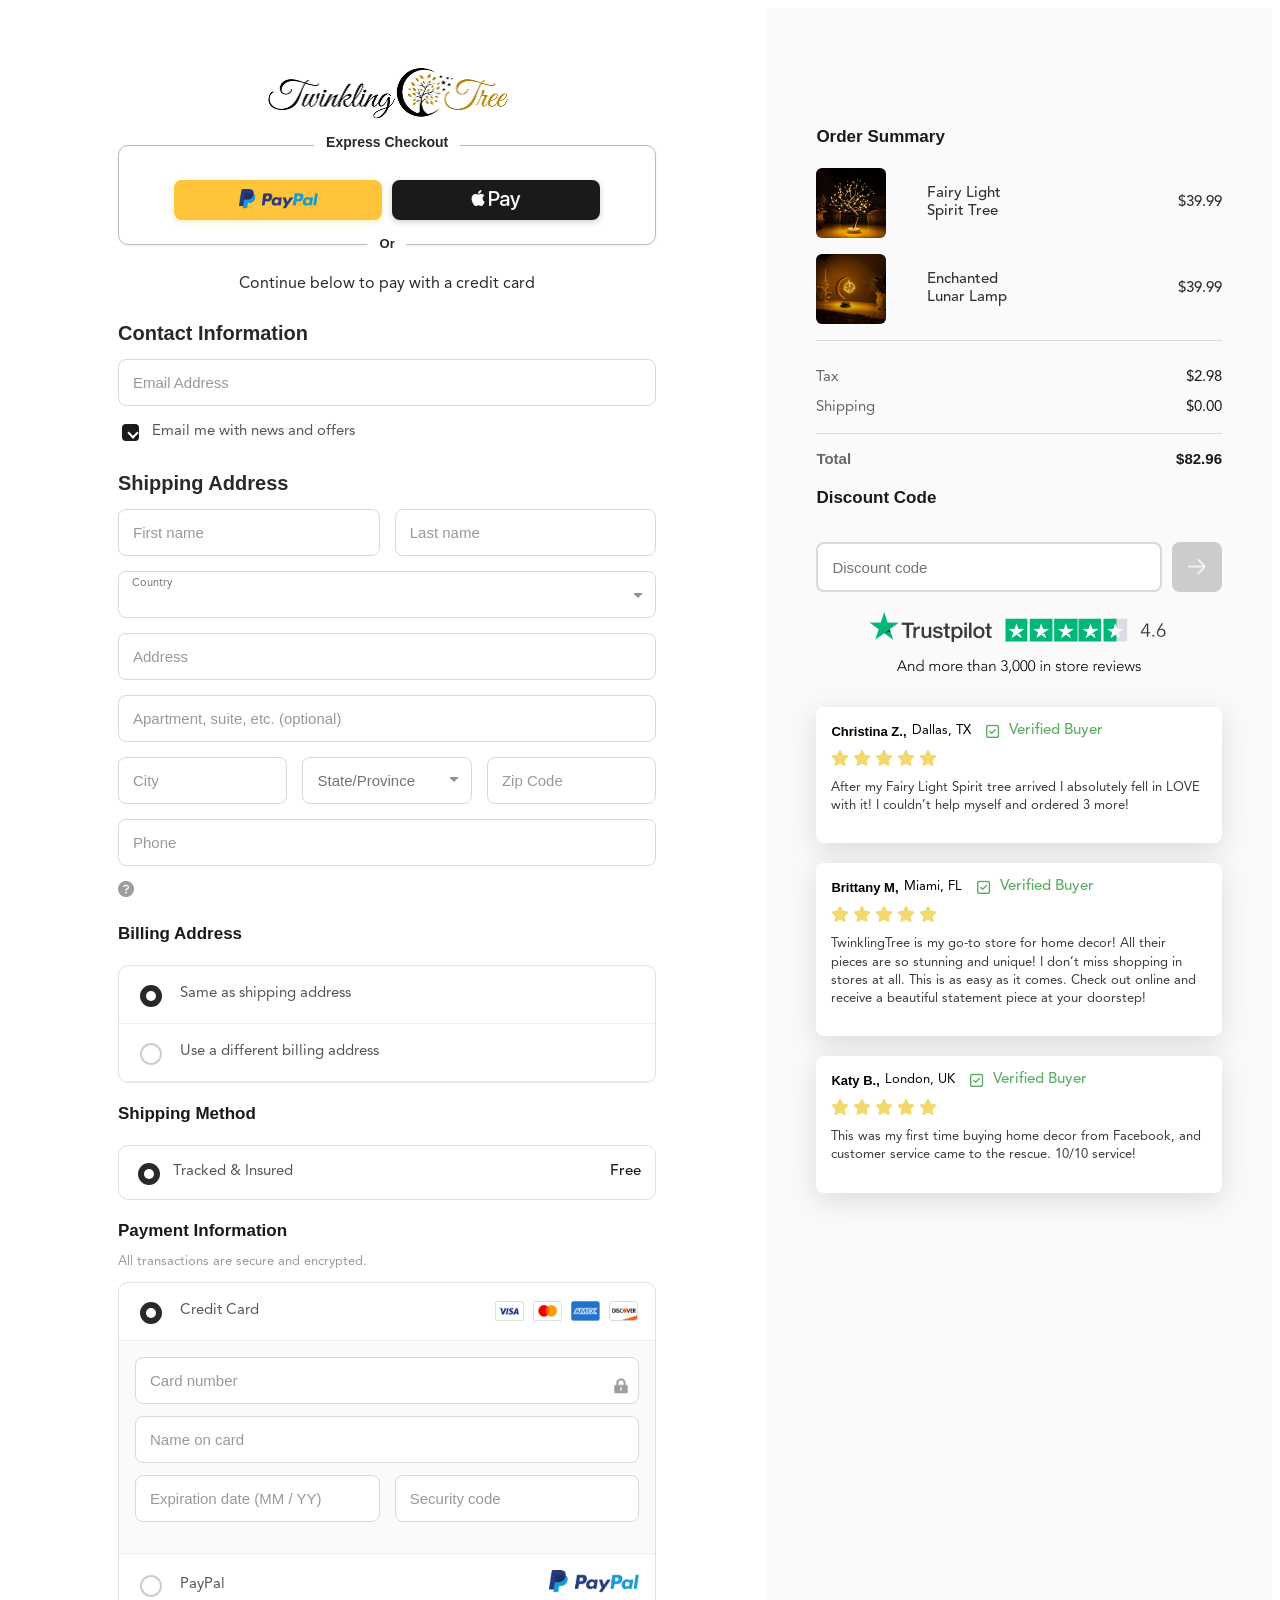
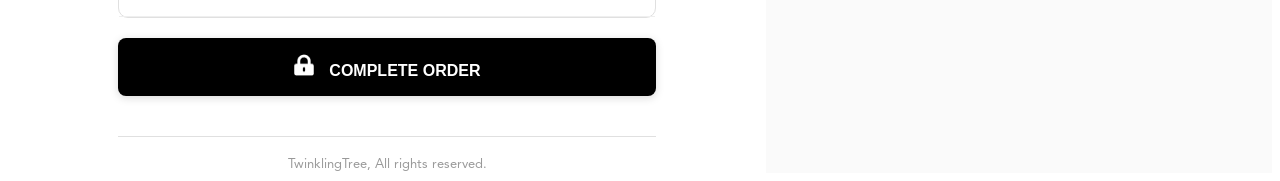
==== index.html @ b92372e4 "pixel-perfect desktop view fix" ====
<!DOCTYPE html>
<html lang="en">
<head>
    <meta charset="UTF-8" />
    <meta name="viewport" content="width=device-width, initial-scale=1.0" />
    <title>Checkout Page</title>
    <!-- Font Awesome 6 -->
    <link rel="stylesheet" href="https://cdnjs.cloudflare.com/ajax/libs/font-awesome/6.4.0/css/all.min.css">
    <!-- custom CSS -->
    <link rel="stylesheet" href="css/style.css" />
</head>
<body>

    <div class="checkout">

        <!-- LEFT COLUMN -->
        <div class="checkout-left">

            <!-- Logo -->
            <div class="logo">
                <img src="assets/images/logo.png" alt="Twinkling Tree Logo" />
            </div>

            <!-- Express Checkout -->
            <div class="express-box">
                <div class="express-title">Express Checkout</div>
                <div class="express-buttons">
                    <button class="paypal">
                        <img src="assets/images/paypal_extended_logo.svg.png" />
                    </button>
                    <button class="apple">
                        <img src="assets/images/Apple-Pay.png" />
                    </button>
                </div>
                <div class="express-or">Or</div>
            </div>

            <p style="margin-top:30px; color:#292929; text-align: center;">
                Continue below to pay with a credit card
            </p>

            <form>

                <!-- Contact Info -->
                <h4>Contact Information</h4>
                <input type="email" class="input" placeholder="Email Address" required>
                <label class="checkbox-wrap">
                    <input type="checkbox" checked>
                    <span>Email me with news and offers</span>
                </label>

                <!-- Shipping Address -->
                <h4>Shipping Address</h4>
                <div class="row">
                    <input type="text" class="input" placeholder="First name" required>
                    <input type="text" class="input" placeholder="Last name" required>
                </div>

                <div class="input-group">
                    <label class="floating-label">Country</label>
                    <select id="country" class="input" required>
                        <option value="" disabled selected hidden></option>
                        <option value="AF">Afghanistan</option>
                        <option value="AL">Albania</option>
                        <option value="DZ">Algeria</option>
                        <option value="AR">Argentina</option>
                        <option value="AM">Armenia</option>
                        <option value="AU">Australia</option>
                        <option value="AT">Austria</option>
                        <option value="AZ">Azerbaijan</option>
                        <option value="BH">Bahrain</option>
                        <option value="BD">Bangladesh</option>
                        <option value="BE">Belgium</option>
                        <option value="BR">Brazil</option>
                        <option value="BN">Brunei</option>  
                        <option value="BG">Bulgaria</option>
                        <option value="KH">Cambodia</option>
                        <option value="CA">Canada</option>
                        <option value="CL">Chile</option>
                        <option value="CN">China</option>
                        <option value="CO">Colombia</option>
                        <option value="CR">Costa Rica</option>
                        <option value="HR">Croatia</option>
                        <option value="CY">Cyprus</option>
                        <option value="CZ">Czech Republic</option>
                        <option value="DK">Denmark</option>
                        <option value="EG">Egypt</option>
                        <option value="EE">Estonia</option>
                        <option value="FI">Finland</option>
                        <option value="FR">France</option>
                        <option value="DE">Germany</option>
                        <option value="GR">Greece</option>
                        <option value="HK">Hong Kong</option>
                        <option value="HU">Hungary</option>
                        <option value="IS">Iceland</option>
                        <option value="IN">India</option>
                        <option value="ID">Indonesia</option>
                        <option value="IE">Ireland</option>
                        <option value="IL">Israel</option>
                        <option value="IT">Italy</option>
                        <option value="JP">Japan</option>
                        <option value="KE">Kenya</option>
                        <option value="KR">South Korea</option>
                        <option value="KW">Kuwait</option>
                        <option value="LA">Laos</option>
                        <option value="LV">Latvia</option>
                        <option value="LT">Lithuania</option>
                        <option value="LU">Luxembourg</option>
                        <option value="MY">Malaysia</option>
                        <option value="MX">Mexico</option>
                        <option value="MA">Morocco</option>
                        <option value="NL">Netherlands</option>
                        <option value="NZ">New Zealand</option>
                        <option value="NG">Nigeria</option>
                        <option value="NO">Norway</option>
                        <option value="PK">Pakistan</option>
                        <option value="PH">Philippines</option>
                        <option value="PL">Poland</option>
                        <option value="PT">Portugal</option>
                        <option value="QA">Qatar</option>
                        <option value="RO">Romania</option>
                        <option value="RU">Russia</option>
                        <option value="SA">Saudi Arabia</option>
                        <option value="SG">Singapore</option>
                        <option value="SK">Slovakia</option>
                        <option value="SI">Slovenia</option>
                        <option value="ZA">South Africa</option>
                        <option value="ES">Spain</option>
                        <option value="SE">Sweden</option>
                        <option value="CH">Switzerland</option>
                        <option value="TW">Taiwan</option>
                        <option value="TH">Thailand</option>
                        <option value="TR">Turkey</option>
                        <option value="AE">United Arab Emirates</option>
                        <option value="GB">United Kingdom</option>
                        <option value="US">United States</option>
                        <option value="VN">Vietnam</option>
                    </select>
                    <img class="dropdown-country" src="./assets/images/Dropdown.png" alt="dropdown"/>
                </div>
                <input type="text" class="input" placeholder="Address" required>
                <input type="text" class="input" placeholder="Apartment, suite, etc. (optional)">

                <div class="flex-row">
                    <div class="input-group">
                        <input type="text" class="input" placeholder="City" required>
                    </div>
                    <div class="input-group">
                        <select id="state" class="input" required>
                            <option value="" disabled selected hidden>State/Province</option>
                        </select>

                        <img class="dropdown-state" src="./assets/images/Dropdown.png" alt="dropdown"/>
                    </div>
                    <div class="input-group">
                        <input type="text" class="input" placeholder="Zip Code" required>
                    </div>
                </div>

                <div class="input-tel" style="position: relative;">
                    <input type="tel" class="input" placeholder="Phone" required>
                    <img class="tel-fieldtooltip" src="./assets/images/fieldtooltip.png" alt="dropdown"/>
                    <!-- The tooltip bubble -->
                     <div class="tel-tooltip-bubble">Used only for delivery updates – we never share your number.</div>                
                </div>
                <!-- Billing Address -->
                <h3>Billing Address</h3>
                <div class="billing-box">
                    <label class="radio">
                        <input type="radio" name="billing" value="same" checked>
                        <span>Same as shipping address</span>
                    </label>
                    <label class="radio">
                        <input type="radio" name="billing" value="different">
                        <span>Use a different billing address</span>
                    </label>

                    <div id="billing-form" style="display:none;">
                        <div class="row">
                            <input type="text" class="input" placeholder="First name">
                            <input type="text" class="input" placeholder="Last name">
                        </div>

                        <div class="input-wrapper">
                            <label class="floating-label">Country</label>
                            <select id="billing-country" class="input">
                                <option value="" disabled selected hidden></option>
                        <option value="AF">Afghanistan</option>
                        <option value="AL">Albania</option>
                        <option value="DZ">Algeria</option>
                        <option value="AR">Argentina</option>
                        <option value="AM">Armenia</option>
                        <option value="AU">Australia</option>
                        <option value="AT">Austria</option>
                        <option value="AZ">Azerbaijan</option>
                        <option value="BH">Bahrain</option>
                        <option value="BD">Bangladesh</option>
                        <option value="BE">Belgium</option>
                        <option value="BR">Brazil</option>
                        <option value="BN">Brunei</option>  
                        <option value="BG">Bulgaria</option>
                        <option value="KH">Cambodia</option>
                        <option value="CA">Canada</option>
                        <option value="CL">Chile</option>
                        <option value="CN">China</option>
                        <option value="CO">Colombia</option>
                        <option value="CR">Costa Rica</option>
                        <option value="HR">Croatia</option>
                        <option value="CY">Cyprus</option>
                        <option value="CZ">Czech Republic</option>
                        <option value="DK">Denmark</option>
                        <option value="EG">Egypt</option>
                        <option value="EE">Estonia</option>
                        <option value="FI">Finland</option>
                        <option value="FR">France</option>
                        <option value="DE">Germany</option>
                        <option value="GR">Greece</option>
                        <option value="HK">Hong Kong</option>
                        <option value="HU">Hungary</option>
                        <option value="IS">Iceland</option>
                        <option value="IN">India</option>
                        <option value="ID">Indonesia</option>
                        <option value="IE">Ireland</option>
                        <option value="IL">Israel</option>
                        <option value="IT">Italy</option>
                        <option value="JP">Japan</option>
                        <option value="KE">Kenya</option>
                        <option value="KR">South Korea</option>
                        <option value="KW">Kuwait</option>
                        <option value="LA">Laos</option>
                        <option value="LV">Latvia</option>
                        <option value="LT">Lithuania</option>
                        <option value="LU">Luxembourg</option>
                        <option value="MY">Malaysia</option>
                        <option value="MX">Mexico</option>
                        <option value="MA">Morocco</option>
                        <option value="NL">Netherlands</option>
                        <option value="NZ">New Zealand</option>
                        <option value="NG">Nigeria</option>
                        <option value="NO">Norway</option>
                        <option value="PK">Pakistan</option>
                        <option value="PH">Philippines</option>
                        <option value="PL">Poland</option>
                        <option value="PT">Portugal</option>
                        <option value="QA">Qatar</option>
                        <option value="RO">Romania</option>
                        <option value="RU">Russia</option>
                        <option value="SA">Saudi Arabia</option>
                        <option value="SG">Singapore</option>
                        <option value="SK">Slovakia</option>
                        <option value="SI">Slovenia</option>
                        <option value="ZA">South Africa</option>
                        <option value="ES">Spain</option>
                        <option value="SE">Sweden</option>
                        <option value="CH">Switzerland</option>
                        <option value="TW">Taiwan</option>
                        <option value="TH">Thailand</option>
                        <option value="TR">Turkey</option>
                        <option value="AE">United Arab Emirates</option>
                        <option value="GB">United Kingdom</option>
                        <option value="US">United States</option>
                        <option value="VN">Vietnam</option>
                    </select>
                            </select>
                            <img class="dropdown-country" src="./assets/images/Dropdown.png" alt="dropdown"/>
                        </div>

                        <input type="text" class="input" placeholder="Address">
                        <input type="text" class="input" placeholder="Apartment, suite, etc. (optional)">

                        <div class="flex-row">
                            <div class="input-group">
                                <input type="text" class="input" placeholder="City" required>
                            </div>
                            <div class="input-group">
                                <select id="billing-state" class="input" required>
                                    <option value="" disabled selected hidden>State/Province</option>
                                </select>
                                <img class="dropdown-state" src="./assets/images/Dropdown.png" alt="dropdown"/>
                            </div>
                            <div class="input-group">
                                <input type="text" class="input" placeholder="Zip Code" required>
                            </div>
                        </div>

                        <input type="tel" class="input" placeholder="Phone">
                    </div>
                </div>

                <!-- Shipping Method -->
                <h3>Shipping Method</h3>
                <div class="shipping-box">
                    <label class="shipping-option">
                        <div class="radio-left">
                            <input type="radio" name="shipping" checked>
                            <span>Tracked & Insured</span>
                        </div>
                        <span class="ship-price">Free</span>
                    </label>
                </div>

                <!-- Payment Information -->
                <h3>Payment Information</h3>
                <p class="secure">All transactions are secure and encrypted.</p>

                <div class="payment-box">
                    <!-- Credit Card Option -->
                    <label class="radio credit-card-method">
                        <div class="radio-left">
                            <input type="radio" name="payment-method" value="credit" checked>
                            <span>Credit Card</span>
                        </div>
                        <div class="card-icons">
                            <img src="./assets/images/Visa.png" alt="Visa logo" />
                            <img src="./assets/images/Mastercard.png" alt="MasterCard logo" />
                            <img src="./assets/images/Amex.png" alt="Amex logo" />
                            <img src="./assets/images/Discover.png" alt="Discover logo" />
                        </div>
                    </label>

                    <div class="card-fields">
                        <div class="input-wrapper">
                            <input class="input" placeholder="Card number" />
                            <img class="lock-icon" src="./assets/images/locked.png" alt="lock" />
                        </div>
                        <input class="input" placeholder="Name on card" />
                        <div class="row">
                            <input class="input" placeholder="Expiration date (MM / YY)" />
                            <input class="input" placeholder="Security code" />
                        </div>
                    </div>

                    <!-- PayPal Option -->
                    <label class="radio paypal-method">
                        <div class="radio-left">
                            <input type="radio" name="payment-method" value="paypal">
                            <span>PayPal</span>
                        </div>
                        <div class="paypal-icon">
                            <img src="./assets/images/paypal-logo.png" alt="PayPal logo" />
                        </div>
                    </label>

                    <!-- PayPal Message -->
                    <div class="paypal-message" style="display: none;">
                        <p>After clicking "Complete Order", you will be redirected to PayPal to complete your purchase securely.</p>
                    </div>
                </div>

                <!-- Complete Order Button -->
                <div>
                    <button type="submit" class="complete-order">
                        <img src="./assets/images/pseudo-complete-order.png" alt="lock" style="width: 20px; height: 22px;" />
                        COMPLETE ORDER
                    </button>

                    <div class="footer-text">
                        TwinklingTree, All rights reserved.
                    </div>
                </div>

            </form>
        </div> <!-- end checkout-left -->

        <!-- RIGHT COLUMN -->
        <div class="checkout-right">

            <h3>Order Summary</h3>

            <div class="product">
                <img src="assets/images/Fairy Light Spirit Tree.png">
                <div><p>Fairy Light Spirit Tree</p></div>
                <span>$39.99</span>
            </div>

            <div class="product">
                <img src="assets/images/Enchanted Lunar Lamp.png">
                <div><p>Enchanted Lunar Lamp</p></div>
                <span>$39.99</span>
            </div>

            <div class="summary">
                <div><span>Tax</span><span>$2.98</span></div>
                <div><span>Shipping</span><span>$0.00</span></div>
                <div class="total"><span>Total</span><span>$82.96</span></div>
            </div>

            <h3>Discount Code</h3>
            <div class="discount">
                <div class="discount-box">
                    <input type="text" placeholder="Discount code" />
                    <button class="apply-btn">
                        <img src="./assets/images/ArrowRight.png" alt="apply" style="width: 23.61px; height: 26.09px;" />
                    </button>
                </div>
            </div>

            <div class="trustpilot">
                <img src="./assets/images/trust pilot.png" alt="trustpilot" style="width: 330px; height: 75px;" />
            </div>

            <!-- Reviews Section -->
            <div class="reviews">

                <!-- Review 1 -->
                <div class="review review1">
                    <div class="review-header">
                        <p>
                            <span class="name">Christina Z.,</span>
                            <span class="address">Dallas, TX</span>
                            <span class="verified">
                                <i class="fa-regular fa-check-square"></i>
                                Verified Buyer
                            </span>
                        </p>
                    </div>
                    <div class="stars">
                        <span class="fa fa-star checked"></span>
                        <span class="fa fa-star checked"></span>
                        <span class="fa fa-star checked"></span>
                        <span class="fa fa-star checked"></span>
                        <span class="fa fa-star checked"></span>
                    </div>
                    <p class="review-text">
                        After my Fairy Light Spirit tree arrived I absolutely fell in LOVE with it! I couldn’t help myself and ordered 3 more!
                    </p>
                </div>

                <!-- Review 2 -->
                <div class="review review2">
                    <div class="review-header">
                        <p>
                            <span class="name">Brittany M,</span>
                            <span class="address">Miami, FL</span>
                            <span class="verified">
                                <i class="fa-regular fa-check-square"></i>
                                Verified Buyer
                            </span>
                        </p>
                    </div>
                    <div class="stars">
                        <span class="fa fa-star checked"></span>
                        <span class="fa fa-star checked"></span>
                        <span class="fa fa-star checked"></span>
                        <span class="fa fa-star checked"></span>
                        <span class="fa fa-star checked"></span>
                    </div>
                    <p class="review-text">
                        TwinklingTree is my go-to store for home decor! All their pieces are so stunning and unique! I don’t miss shopping in stores at all. This is as easy as it comes. Check out online and receive a beautiful statement piece at your doorstep!
                    </p>
                </div>

                <!-- Review 3 -->
                <div class="review review3">
                    <div class="review-header">
                        <p>
                            <span class="name">Katy B.,</span>
                            <span class="address">London, UK</span>
                            <span class="verified">
                                <i class="fa-regular fa-check-square"></i>
                                Verified Buyer
                            </span>
                        </p>
                    </div>
                    <div class="stars">
                        <span class="fa fa-star checked"></span>
                        <span class="fa fa-star checked"></span>
                        <span class="fa fa-star checked"></span>
                        <span class="fa fa-star checked"></span>
                        <span class="fa fa-star checked"></span>
                    </div>
                    <p class="review-text">
                        This was my first time buying home decor from Facebook, and customer service came to the rescue. 10/10 service!
                    </p>
                </div>

            </div> <!-- end reviews -->

        </div> <!-- end checkout-right -->

    </div> <!-- end checkout -->

<script src="./js/script.js"></script>

</body>
</html>
---- css/style.css ----
/* =========================
   GLOBAL RESET
========================= */
*,
  ::before,
  ::after {
    box-sizing: border-box;
}


/* =========================
   AVENIR LT PRO FONTS
========================= */

/* Regular / Roman (55) */
@font-face {
  font-family: 'Avenir LT Pro';
  src: url('../assets/fonts/AvenirLTProRoman.woff2') format('woff2');
  font-weight: 400;
  font-style: normal;
}

/* Book (slightly lighter) */
@font-face {
  font-family: 'Avenir LT Pro';
  src: url('../assets/fonts/AvenirLTProLight.woff2') format('woff2');
  font-weight: 300;
  font-style: normal;
}



/* Medium (65) */
@font-face {
  font-family: 'Avenir LT Pro';
  src: url('../assets/fonts/AvenirLTProMedium.woff2') format('woff2');
  font-weight: 500;
  font-style: normal;
}

/* Heavy (bold 85) */ 
@font-face {
  font-family: 'Avenir LT Pro';
  src: url('../assets/fonts/AvenirLTPro-Heavy.woff2') format('woff2');
  font-weight: 900;
  font-style: normal;
}

body {
  font-family: 'Avenir LT Pro', sans-serif;
  background: #ffffff
}

/* =========================
   CHECKOUT LAYOUT
========================= */
.checkout {
  max-width: 1366px;
  align-items: center-center;
  margin: 0 auto; 
  display: flex;
  flex-wrap: nowrap; /* keep columns side by side */
}



.checkout-left {
  flex: 0 0 60%;
  padding-top: 60px;
  padding-left: 110px;
  padding-right: 110px;
  overflow-y: auto;
  background-color: #FFFFFF;
}


.checkout-right {
  flex: 0 0 40%;
  padding: 98px 50px 50px;
  overflow-y: auto;
  background-color: #fafafa;
}


.logo {
  text-align: center;
  margin-bottom: 20px;
}

.logo img {
  width: 250px;
  height: auto;
}

/* =========================
   EXPRESS CHECKOUT
========================= */

.express-title {
  position: absolute;
  top: -12px;
  left: 50%;
  transform: translateX(-50%);
  background: white;
  padding: 0 12px;
  font-size: 14px;
  font-weight: 600;
  color: #292929;
}

.express-box {
  border: 1px solid #BBBBBB;
  padding: 24px;
  border-radius: 10px;
  text-align: center;
  position: relative;
  background: white;
  box-shadow: 0 1px 3px rgba(0, 0, 0, 0.06);
}

.express-or {
  position: absolute;
  bottom: -11px;
  left: 50%;
  transform: translateX(-50%);
  background: white;
  padding: 0 12px;
  color: #292929;
  font-size: 13px;
  font-weight: 700;
  line-height: 22px;
}

.express-buttons {
  display: flex;
  gap: 10px;
  justify-content: center;
  margin-top: 10px;
}

.paypal,
.apple {
  width: 208px;
  height: 40px;
  border: none;
  border-radius: 8px;
  display: flex;
  justify-content: center;
  align-items: center;
  cursor: pointer;
  transition: all 0.3s ease;
  font-weight: 500;

  /* REQUIRED for shine effect */
  position: relative;
  overflow: hidden;
}

/* PAYPAL */
.paypal {
  background: #ffc439;
  box-shadow: 0 2px 6px rgba(255, 196, 57, 0.3);
}

.paypal:hover {
  background: #ffb81c;
  box-shadow: 0 4px 12px rgba(255, 196, 57, 0.4);
  transform: scale(1.05);
}

/* APPLE */
.apple {
  background: #1a1a1a;
  box-shadow: 0 2px 6px rgba(0, 0, 0, 0.2);
}

.apple:hover {
  background: #000;
  box-shadow: 0 4px 12px rgba(0, 0, 0, 0.3);
  transform: translateY(-2px);
}

/* SHINE EFFECT (apply to BOTH if you want) */
.paypal::before,
.apple::before {
  content: "";
  position: absolute;
  width: 100px;
  height: 100%;
  background-image: linear-gradient(
    120deg,
    rgba(255, 255, 255, 0) 30%,
    rgba(255, 255, 255, 0.8),
    rgba(255, 255, 255, 0) 70%
  );
  top: 0;
  left: -100px;
  opacity: 0.6;
}

/* Trigger animation on hover */
.paypal:hover::before,
.apple:hover::before {
  animation: shine 0.9s ease-out;
}

/* KEYFRAMES */
@keyframes shine {
  0% {
    left: -100px;
  }
  60% {
    left: 100%;
  }
  100% {
    left: 100%;
  }
}


.paypal img {
  width: 79px;
}

.apple img {
  width: 52px;
}

/* =========================
   FORM ELEMENTS
========================= */

.input {
  width: 100%;
  padding: 14px;
  margin-bottom: 12px;
  border: 1px solid #D9D9D9;
  border-radius: 8px;
  font-size: 15px;
  transition: all 0.3s ease;
  background: white;
  box-sizing: border-box;
}

/* =========================
   FLOATING LABEL (SELECT)
========================= */

.input-group .input {
  padding-top: 20px;
  padding-bottom: 8px;
}

.floating-label {
  position: absolute;
  top: 6px;
  left: 14px;
  font-size: 11px;
  color: #737373;
  pointer-events: none;
  transition: 0.2s ease;
}


.input:focus {
  outline: none;
  border: 1px solid #000;
  background: #fafafa;
  box-shadow: 0 0 0 3px rgba(0, 0, 0, 0.05);
}

.input::placeholder {
  color: #999;
}




/* Hide default */
input[type="checkbox"] {
  appearance: none;
  width: 17px;
  height: 17px;
  border: 2px solid #ccc;
  border-radius: 4px;
  cursor: pointer;
  position: relative;
}

/* Checked state */
input[type="checkbox"]:checked {
  background: #1B1B1B;
  border-color: #1B1B1B;
}

/* Checkmark */
input[type="checkbox"]:checked::after {
  content: '';
  position: absolute;
  top: 3px;
  left: 5px;
  width: 8px;
  height: 8px;
  border: solid #FFFFFF;
  border-width: 0 2px 2px 0;
  transform: rotate(45deg);
}

.row {
  display: flex;
  gap: 10px;
}

label {
  font-size: 15px;
  color: #555;
  transition: color 0.2s ease;
  display: flex;
  align-items: center;
  gap: 10px;
  cursor: pointer;
}


label:hover {
  color: #1a1a1a;
}

h3 {
  font-size: 17px;
  line-height: 28px;
  font-weight: 800;
  color: #1a1a1a;
  letter-spacing: 0%;
}

h4 {
  margin-top: 28px;
  margin-bottom: 14px;
  font-size: 20px;
  font-weight: 800;
  color: #292929;
}

.complete-order {
  align-items: center;
  gap: 11px;
  width: 100%;
  padding: 16px;
  background: #000;
  color: white;
  border: none;
  border-radius: 8px;
  margin-top: 20px;
  font-size: 16px;
  font-weight: 600;
  cursor: pointer;
  transition: all 0.3s ease;
  box-shadow: 0 2px 8px rgba(0, 0, 0, 0.15);
}

.complete-order:hover {
  background: #1a1a1a;
  box-shadow: 0 4px 16px rgba(0, 0, 0, 0.25);
  transform: translateY(-2px);
}

.complete-order:active {
  transform: translateY(0);
}

.complete-order img {
  margin-right: 11px;
}


/* =========================
   ORDER SUMMARY
========================= */

.product {
  display: flex;
  align-items: center;
  justify-content: space-between;
  margin-bottom: 16px;
  gap: 29px;
}

.product:last-of-type {
  border-bottom: 2px solid #e0e0e0;
  margin-bottom: 20px;
  padding-bottom: 20px;
}

.product img {
  width: 70px;
  height: 70px;
  object-fit: cover;
  border-radius: 6px;
  background: #f0f0f0;
}

.product div {
  flex: 1;
  margin: 0 12px;
}

.product p {
  margin: 0;
  font-weight: 500;
  color: #323232;
  font-size: 15px;
  padding-right: 120px;
}

.product span {
  font-weight: 500;
  color: #323232;
  font-size: 15px;
}

.summary {
  margin-top: 16px;
  padding-top: 16px;
  border-top: 1px solid #D9D9D9;
}

.summary div {
  display: flex;
  justify-content: space-between;
  margin-top: 12px;
  font-size: 15px;
}

.summary span:first-child {
  color: #666;
}

.summary span:last-child {
  color: #1a1a1a;
}

.total {
  font-weight: 700;
  font-size: 18px;
  margin-top: 16px !important;
  padding-top: 16px !important;
  border-top: 1px solid #D9D9D9;
}

.discount {
  margin-top: 30px;
}

.discount-box {
  display: flex;
  gap: 10px;
  margin-top: 12px;
}

.discount-box input {
  flex: 1;
  padding: 14px;
  border: 2px solid #D9D9D9;
  border-radius: 8px;
  transition: all 0.3s ease;
  font-size: 15px;
}

.discount-box input:focus {
  outline: none;
  border-color: #000;
  background: #FFFFFF;
}

.apply-btn {
  width: 50px;
  height: 50px;
  background: #CCCCCC;
  color: white;
  border: none;
  border-radius: 8px;
  font-size: 24px;
  line-height: 0;
  cursor: pointer;
  transition: all 0.3s ease;
  display: flex;
  align-items: center;
  justify-content: center;
}

.apply-btn:hover {
  background: #1a1a1a;
  box-shadow: 0 4px 12px rgba(0, 0, 0, 0.25);
  transform: translateY(-2px);
}

.trustpilot {
  display: flex;
  justify-content: center;
  align-items: center;
  gap: 8px;
  margin-top: 20px;
}

/* Reviews container */
.reviews {
  display: flex;
  flex-direction: column;
  gap: 20px;
  margin-top: 20px;
  margin-bottom: 20px;
  font-size: 14px;
  color: #3A3A3A;
}

/* Review card */
.review {
  position: relative;
  background-color: #FFFFFF;
  border-radius: 8px;
  box-shadow: rgba(100, 100, 111, 0.2) 0px 7px 29px 0px;
  padding: 15px;
}





/* Header: Name + Address + Verified */
.review-header p {
  font-size: 13px;
  color: #000000;
  display: flex;
  align-items: center;
  gap: 5px;
  margin: 0;
}

.name {
  font-family: 'Avenir LT Pro', sans-serif;
  font-weight: 800;
  font-size: 13px;
}

.address {
  font-family: 'Avenir LT Pro', sans-serif;
  font-weight: 400;
  font-size: 13px;
}

.verified {
  display: flex;
  align-items: center;
  gap: 5px;
  margin-left: 10px;
  color: #5dac63;
  font-size: 15px;
  font-family: 'Avenir LT Pro', sans-serif;
  font-weight: 500;
}

.verified i {
  color: #5dac63;
  font-size: 15px;
  margin-right: 5px;
  vertical-align: middle;
} 

/* Stars */
.stars {
  margin-top: 10px;
}

.fa-star {
  font-size: 16px;
  color: #F2D96F;
}

.checked {
  color: #F2D96F;
}

/* Review text */
.review-text {
  margin-top: 10px;
  font-size: 13px;
  color: #3a3a3a;
  line-height: 1.4;
}


/* =========================
   BILLING / SHIPPING / PAYMENT
========================= */

.billing-box {
  border: 1px solid #e0e0e0;
  border-radius: 10px;
  overflow: hidden;
}

#billing-form {
  background-color: #fafafa;
  padding-top: 16px;
  padding-left: 16px;
  padding-right: 16px;

}


.shipping-box {
  border: 1px solid #e0e0e0;
  border-radius: 10px;
}

.payment-box {
  border: 1px solid #e0e0e0;
  border-radius: 10px;
  margin-top: 12px;
}

.radio {
  display: flex;
  align-items: center;
  gap: 10px;
  padding: 16px;
  border-bottom: 1px solid #efefef;
  cursor: pointer;
}

.radio:hover {
  background: rgba(0, 0, 0, 0.02);
}

.radio:last-child {
  border-bottom: none;
}

.radio input[type="radio"] {
  cursor: pointer;
  margin-right: 8px;
}

.radio label {
  cursor: pointer;
}

input[type="radio"] {
  appearance: none;
  width: 22px;
  height: 22px;
  border: 2px solid #ccc;
  border-radius: 50%;
  cursor: pointer;
  position: relative;
}

/* Checked */
input[type="radio"]:checked {
  background: #292929;
  border-color: #292929;
}

/* Inner white dot */
input[type="radio"]:checked::after {
  content: '';
  position: absolute;
  top: 50%;
  left: 50%;
  width: 10px;
  height: 10px;
  background: #FFFFFF;
  border-radius: 50%;
  transform: translate(-50%, -50%);
}


.shipping-option {
  display: flex;
  justify-content: space-between;
  align-items: center;
  padding: 14px;
  cursor: pointer;
}
.radio-left {
  display: flex;
  align-items: center;
  gap: 10px;
}

.ship-price {
  font-weight: 500;
  color: #1a1a1a;
}

.secure {
  color: #999;
  font-size: 13px;
  margin-top: -8px;
  margin-bottom: 12px;
}

.footer-text {
  margin-top: 40px;
  padding-top: 20px;
  border-top: 1px solid #e0e0e0;
  text-align: center;
  color: #999;
  font-size: 13px;
}

/* For card number input with lock icon */
.input-wrapper {
  position: relative;
  width: 100%;

}

.input-wrapper .input {
  width: 100%;
  padding-right: 35px; /* space para sa icon */
}

.lock-icon {
  position: absolute;
  right: 10px;
  top: 50%;
  transform: translateY(-50%);
  width: 16px;
  height: 16px;
  pointer-events: none;
}



/* =========================
   CHECKOUT FORM FIXES
========================= */

/* Standard input styling */
.checkout-left .input {
  color:#737373;
  width: 100%;
  padding: 14px;
  padding-right: 35px;
  margin-bottom: 15px;
  border: 1px solid #D9D9D9;
  border-radius: 8px;
  font-size: 15px;
  background: #fff;
  box-sizing: border-box;
  transition: all 0.3s ease;
}

.checkout-left .input:focus {
  outline: none;
  border-color: #000;
  background: #fff;
}

/* =========================
   ROWS AND flex-ROW
========================= */
.checkout-left .row,
.checkout-left .flex-row {
  display: flex;
  gap: 15px;
  margin-bottom: 15px;
}

.checkout-left .row .input,
.checkout-left .flex-row .input,
.checkout-left .flex-row .input-group {
  color: #737373;
  margin-bottom: 0;
  flex: 1;
  min-width: 0; /* fix para sa overflow issues sa mobile */
}

/* =========================
   INPUT GROUP / FLOATING LABEL
========================= */

/* Container */
.input-group {
  position: relative;
}

/* Floating label only for Country */
.input-group .floating-label {
  position: absolute;
  top: 6px;
  left: 14px;
  font-size: 11px;
  color: #737373;
  pointer-events: none;
  transition: 0.2s ease;
  font-family: 'Avenir LT Pro', sans-serif;
  font-weight: 400;
}

/* Show floating label when select has value or is focused */
.input-group select.input:valid + .floating-label,
.input-group select.input:focus + .floating-label {
  top: -8px;
  font-size: 11px;
  color: #292929;
  background: #fff;
  padding: 0 4px;
}

/* Remove float for City / State / Zip */
.checkout-left .flex-row .input-group .floating-label {
  position: static;
  font-size: 13px;
  color: #555;
  margin-bottom: 5px;
}

/* =========================
   SELECT DROPDOWN ARROW
========================= */
select.input {
  -webkit-appearance: none;
  -moz-appearance: none;
  appearance: none;
  background: #fff url('/assets/images/arrowdown.png') no-repeat;
  background-position: right 13px center;
  background-size: 10px 10px;
  padding-right: 35px;
  border: 1px solid #D9D9D9;
  border-radius: 8px;
}

/* Disabled / not required state for State */
select.input:disabled {
  background-color: #f5f5f5;
  cursor: not-allowed;
}

.dropdown-country {
  width: 10px;
  height: 10px;
  position: absolute;
  right: 12px;
  top: 40%;
  transform: translateY(-50%); /* Center it vertically */
  pointer-events: none; /* Allows clicking "through" the icon to the select */
}

.dropdown-state {
  width: 10px;
  height: 10px;
  position: absolute;
  right: 12px;
  top: 48%;
  transform: translateY(-50%); /* Center it vertically */
  pointer-events: none; /* Allows clicking "through" the icon to the select */
}

/* Update the parent */
.input-tel {
  position: relative; /* CRITICAL: Adds positioning context for children */
}

/* Tooltip styling */
.tel-tooltip-bubble {
  position: absolute;
  bottom: 110%; /* Place it above the icon */
  right: 0;
  background-color: #333;
  color: white;
  padding: 8px 12px;
  border-radius: 4px;
  font-size: 12px;
  white-space: nowrap;
  opacity: 0;
  visibility: hidden;
  transition: opacity 0.2s, visibility 0.2s;
  pointer-events: none;
  z-index: 10;
}

/* Show on hover of the icon */
.tel-fieldtooltip:hover + .tel-tooltip-bubble {
  opacity: 1;
  visibility: visible;
}


/* =========================
   PAYMENT INFORMATION FIX
========================= */

.credit-card-method {
  display: flex;
  justify-content: space-between;
  align-items: center;
  border-bottom: 1px solid #efefef;
  padding: 16px;
}

.payment-method:last-child {
  border-bottom: none;
}

.card-icons {
  display: flex;
  gap: 6px;
}

.card-icons img {
  width: 32px;
  height: 20px;
  object-fit: contain;
}


.card-fields {
  background-color: #fafafa;
  padding: 16px;
}

.card-fields .row {
  display: flex;
  gap: 16x;
}

.card-fields .input {
  margin-bottom: 12px;

}

.card-fields .row .input {
  margin-bottom: 0;

}

.paypal-method {
  display: flex;
  justify-content: space-between;
  align-items: center;
  border-top: 1px solid #efefef;
  padding: 16px;
}
.paypal-icon img {
  width: 90.18px;
  height: 24px;
}

.paypal-message {
  font-style: italic;
  color: #0070ba;
}





/* =========================
   MOBILE RESPONSIVE
========================= */
@media (max-width: 900px) {
  .checkout-left .row,
  .checkout-left .flex-row {
    flex-direction: column;
    gap: 12px;
  }

  select.input {
    background-position: right 13px center;
  }
}
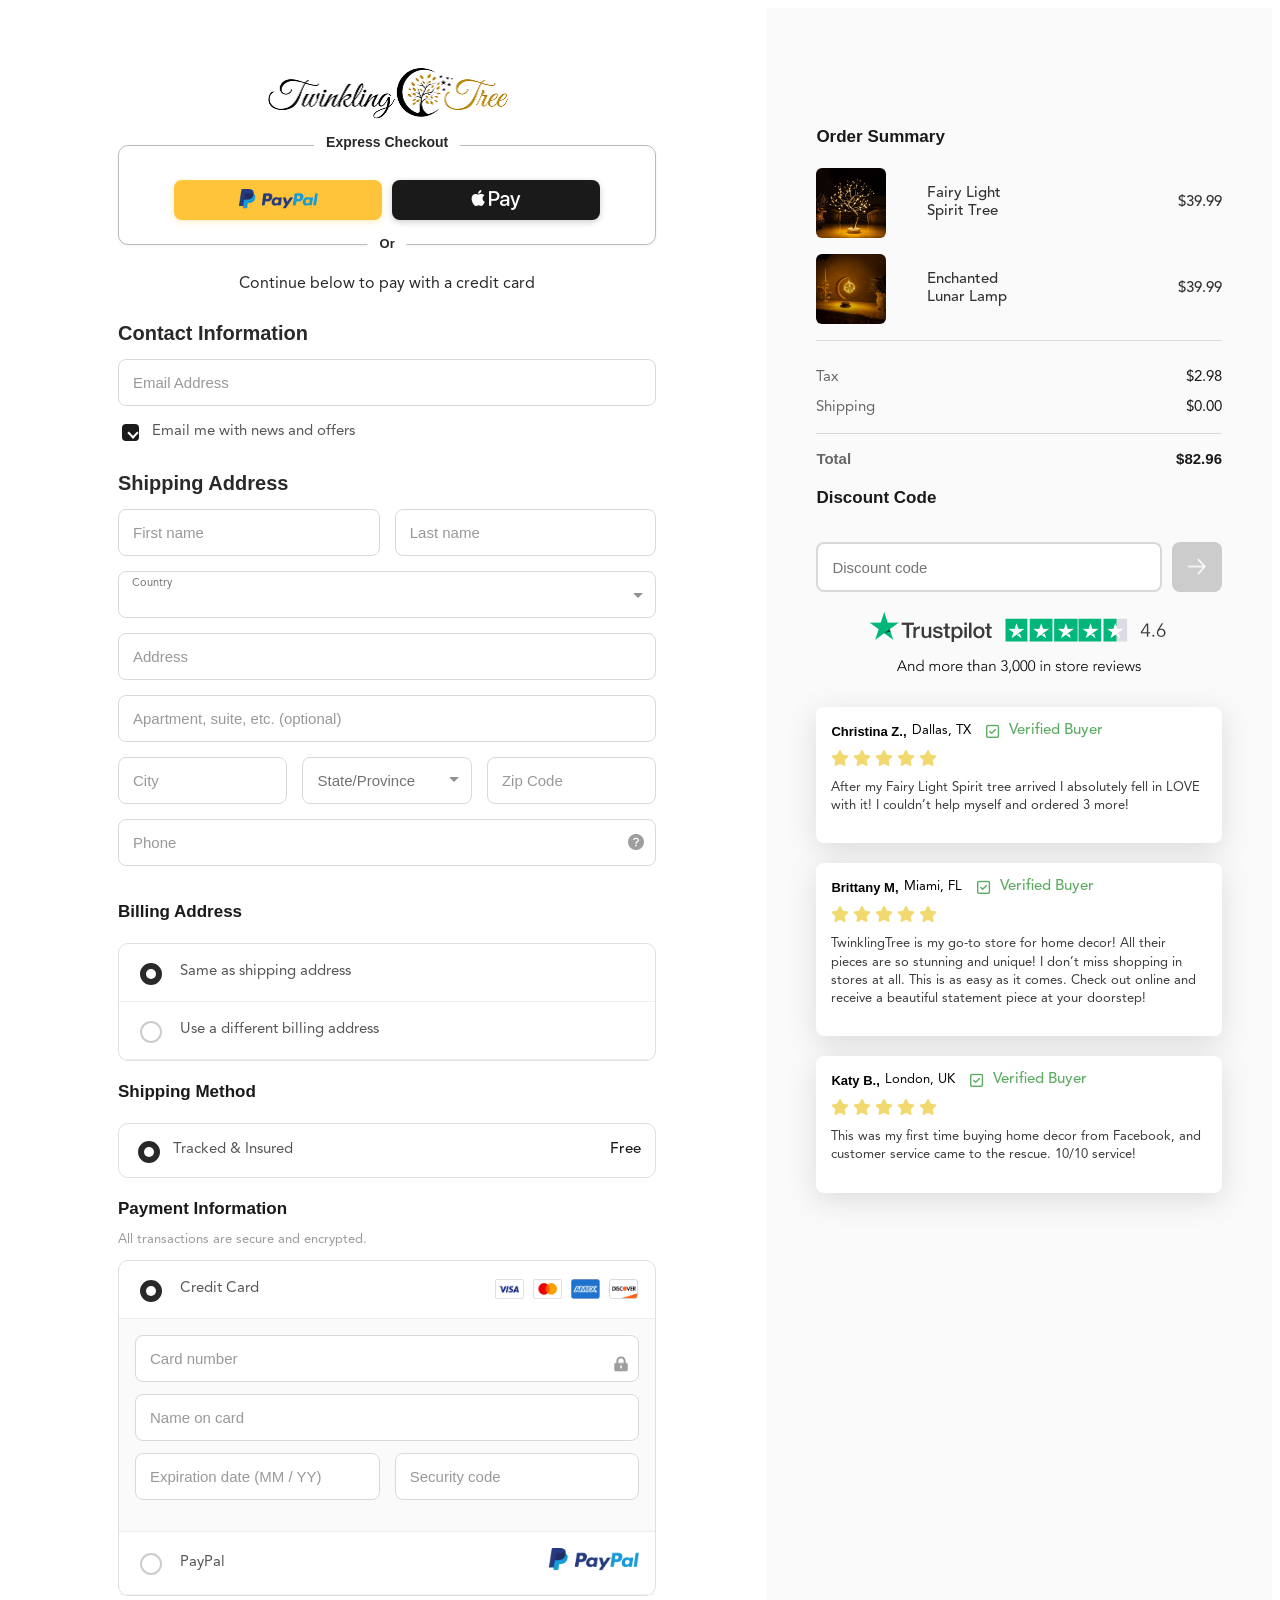
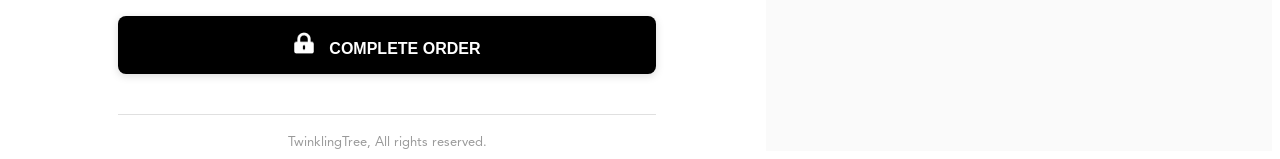
==== commit a84bdf45: "pixel-perfect desktop view fix" ====
--- a/index.html
+++ b/index.html
@@ -282,7 +282,12 @@
                                 <input type="text" class="input" placeholder="Zip Code" required>
                             </div>
                         </div>
-
+                <div class="input-tel" style="position: relative;">
+                    <input type="tel" class="input" placeholder="Phone" required>
+                    <img class="tel-fieldtooltip" src="./assets/images/fieldtooltip.png" alt="dropdown"/>
+                    <!-- The tooltip bubble -->
+                     <div class="tel-tooltip-bubble">Used only for delivery updates – we never share your number.</div>                
+                </div>
                         <input type="tel" class="input" placeholder="Phone">
                     </div>
                 </div>
--- a/css/style.css
+++ b/css/style.css
@@ -859,35 +859,54 @@
   pointer-events: none; /* Allows clicking "through" the icon to the select */
 }
 
-/* Update the parent */
+/* Container positioning */
 .input-tel {
-  position: relative; /* CRITICAL: Adds positioning context for children */
-}
-
-/* Tooltip styling */
+  position: relative;
+  width: 100%;
+  display: block;
+}
+
+/* Input padding to avoid overlap */
+.input-tel input.input {
+  width: 100%;
+  padding-right: 40px !important;
+  box-sizing: border-box;
+}
+
+/* Icon positioning */
+.tel-fieldtooltip {
+  position: absolute;
+  right: 12px;
+  top: 15px; /* Adjust based on input height */
+  width: 16px;
+  height: 16px;
+  z-index: 2;
+  cursor: pointer;
+}
+
+/* Tooltip bubble positioning */
 .tel-tooltip-bubble {
   position: absolute;
-  bottom: 110%; /* Place it above the icon */
+  bottom: 100%;
   right: 0;
-  background-color: #333;
-  color: white;
+  margin-bottom: 8px;
+  background: #333;
+  color: #fff;
   padding: 8px 12px;
   border-radius: 4px;
   font-size: 12px;
-  white-space: nowrap;
   opacity: 0;
   visibility: hidden;
-  transition: opacity 0.2s, visibility 0.2s;
+  transition: opacity 0.2s;
   pointer-events: none;
-  z-index: 10;
-}
-
-/* Show on hover of the icon */
+  white-space: nowrap;
+}
+
+/* Show tooltip on hover */
 .tel-fieldtooltip:hover + .tel-tooltip-bubble {
   opacity: 1;
   visibility: visible;
 }
-
 
 /* =========================
    PAYMENT INFORMATION FIX
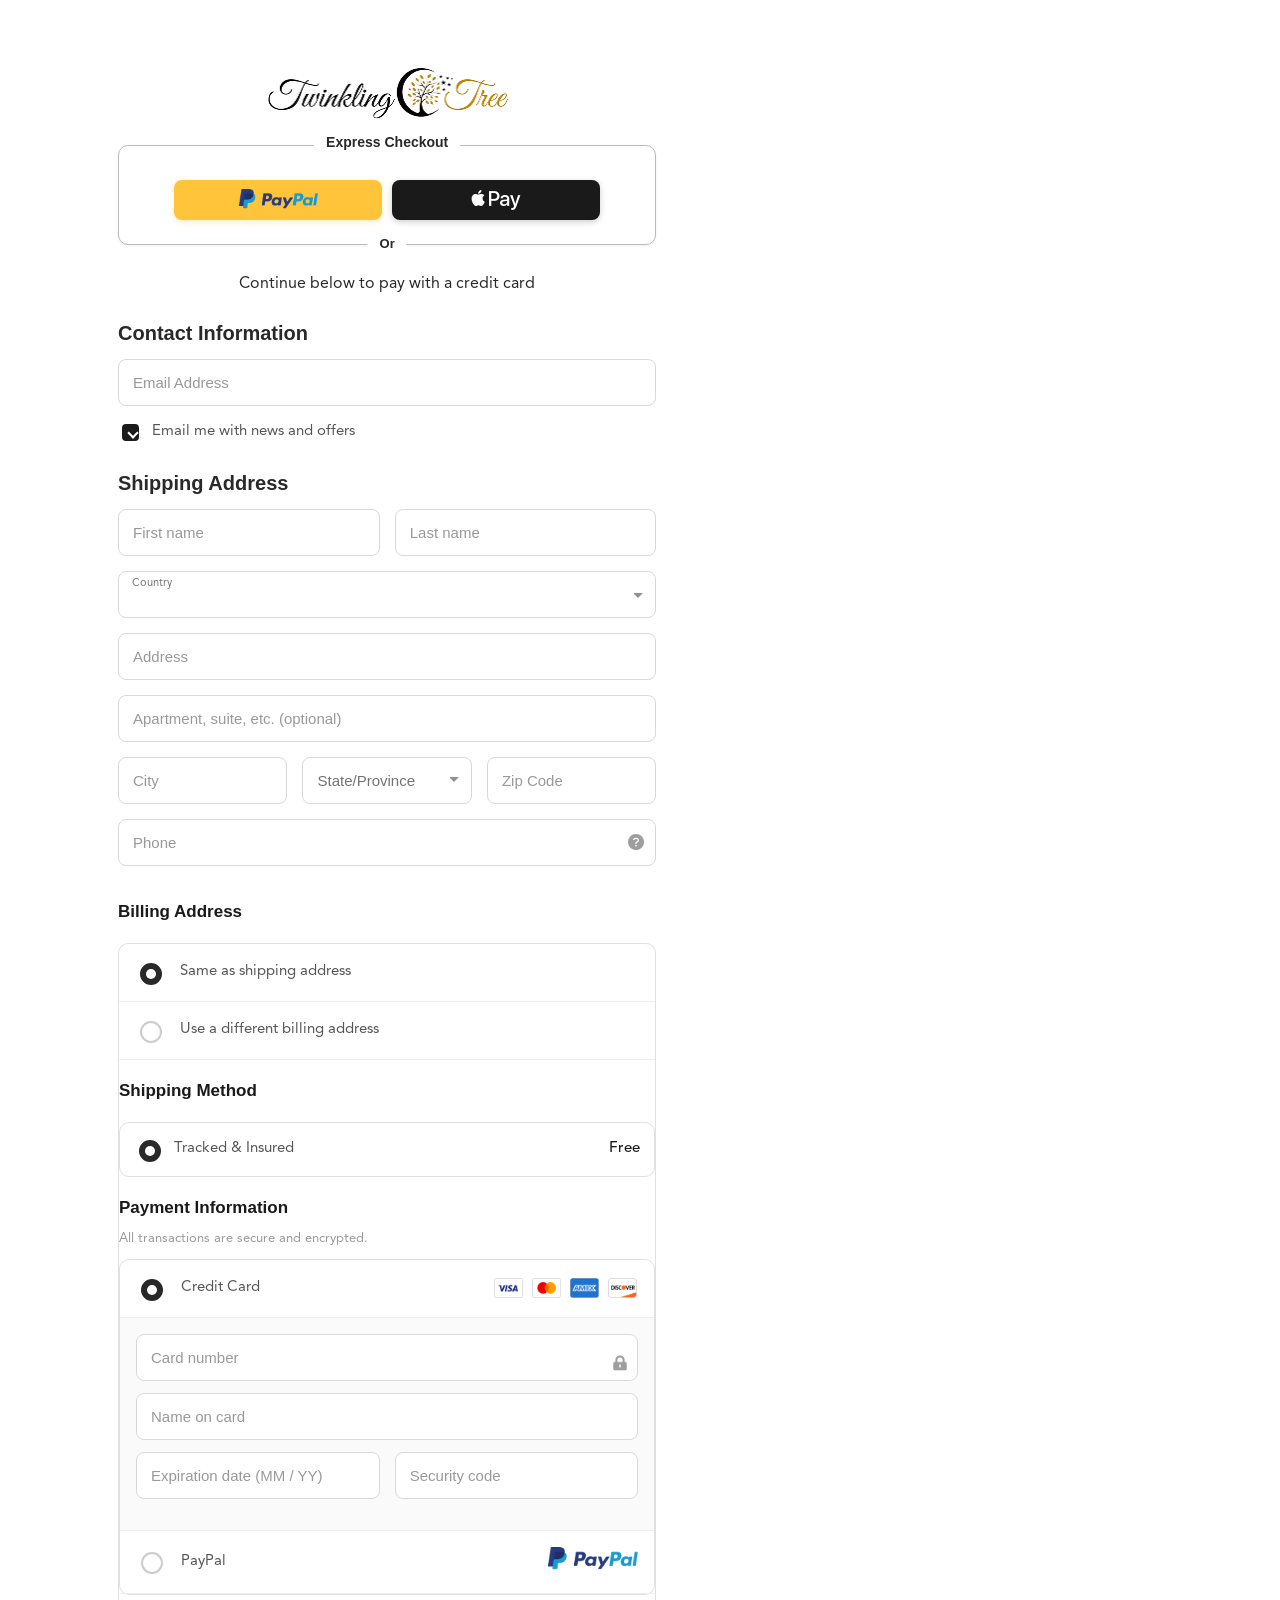
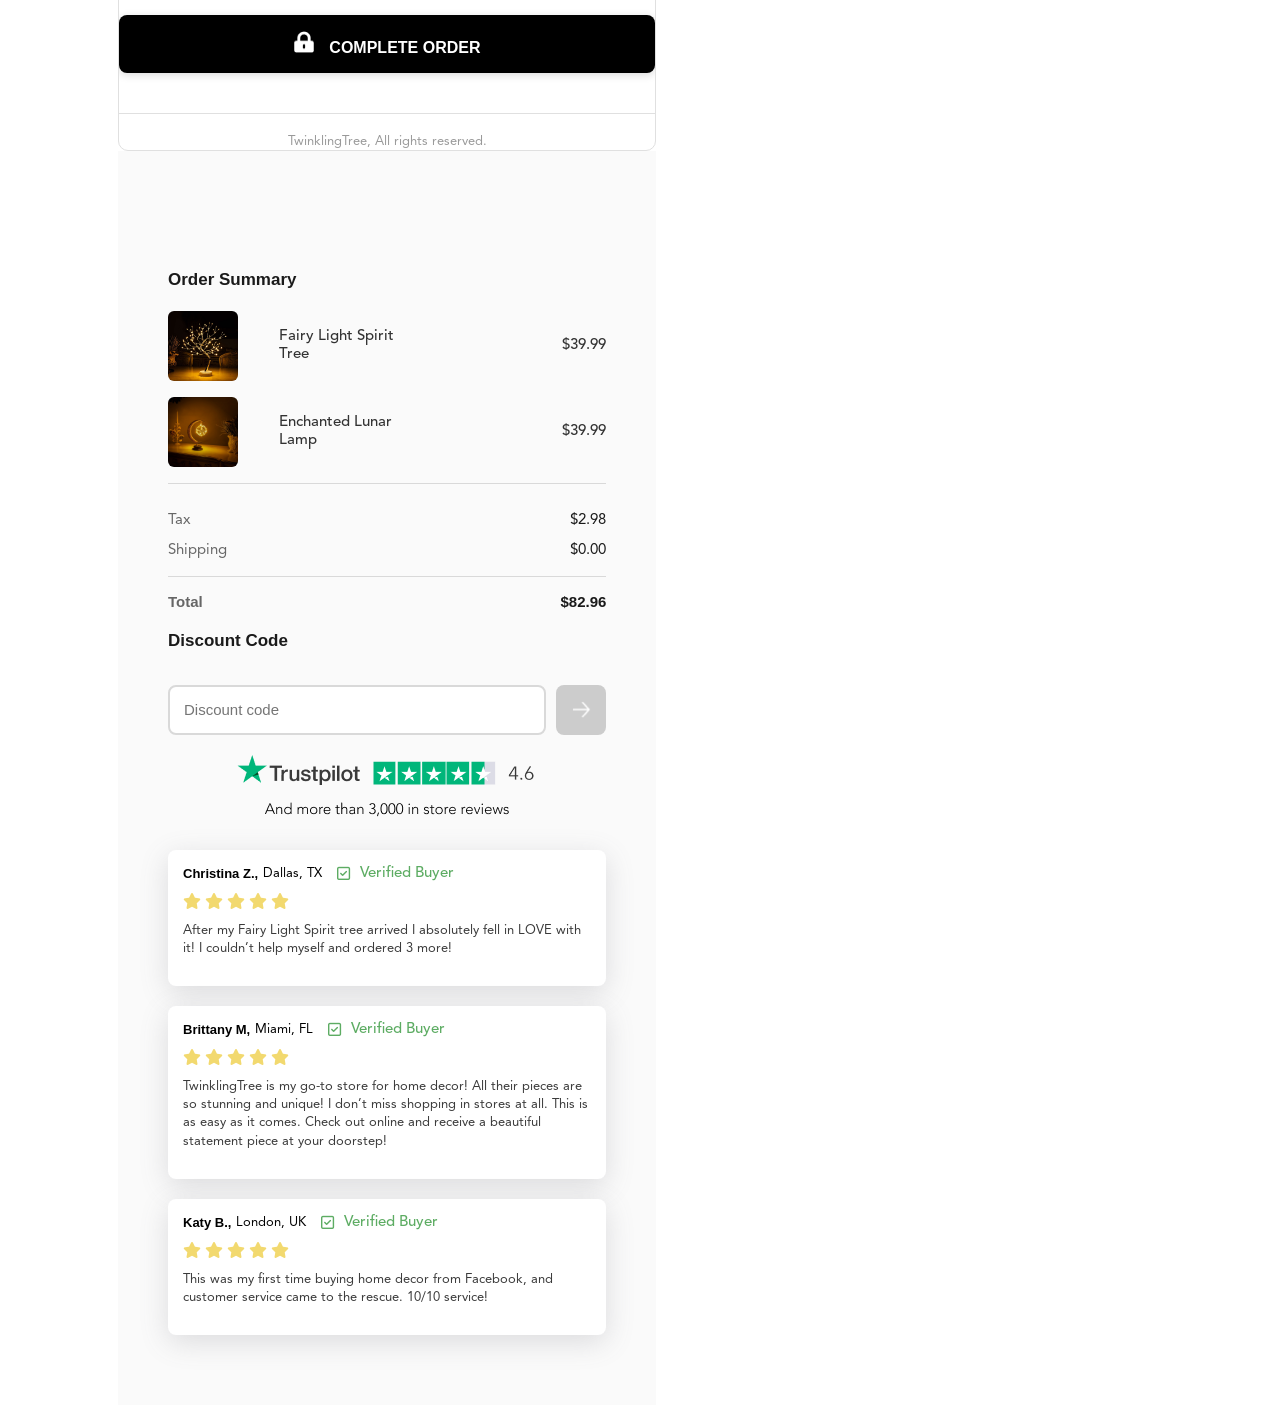
==== commit 9f3286f8: "pixel-perfect desktop view fix" ====
--- a/index.html
+++ b/index.html
@@ -288,9 +288,7 @@
                     <!-- The tooltip bubble -->
                      <div class="tel-tooltip-bubble">Used only for delivery updates – we never share your number.</div>                
                 </div>
-                        <input type="tel" class="input" placeholder="Phone">
-                    </div>
-                </div>
+            </div>
 
                 <!-- Shipping Method -->
                 <h3>Shipping Method</h3>
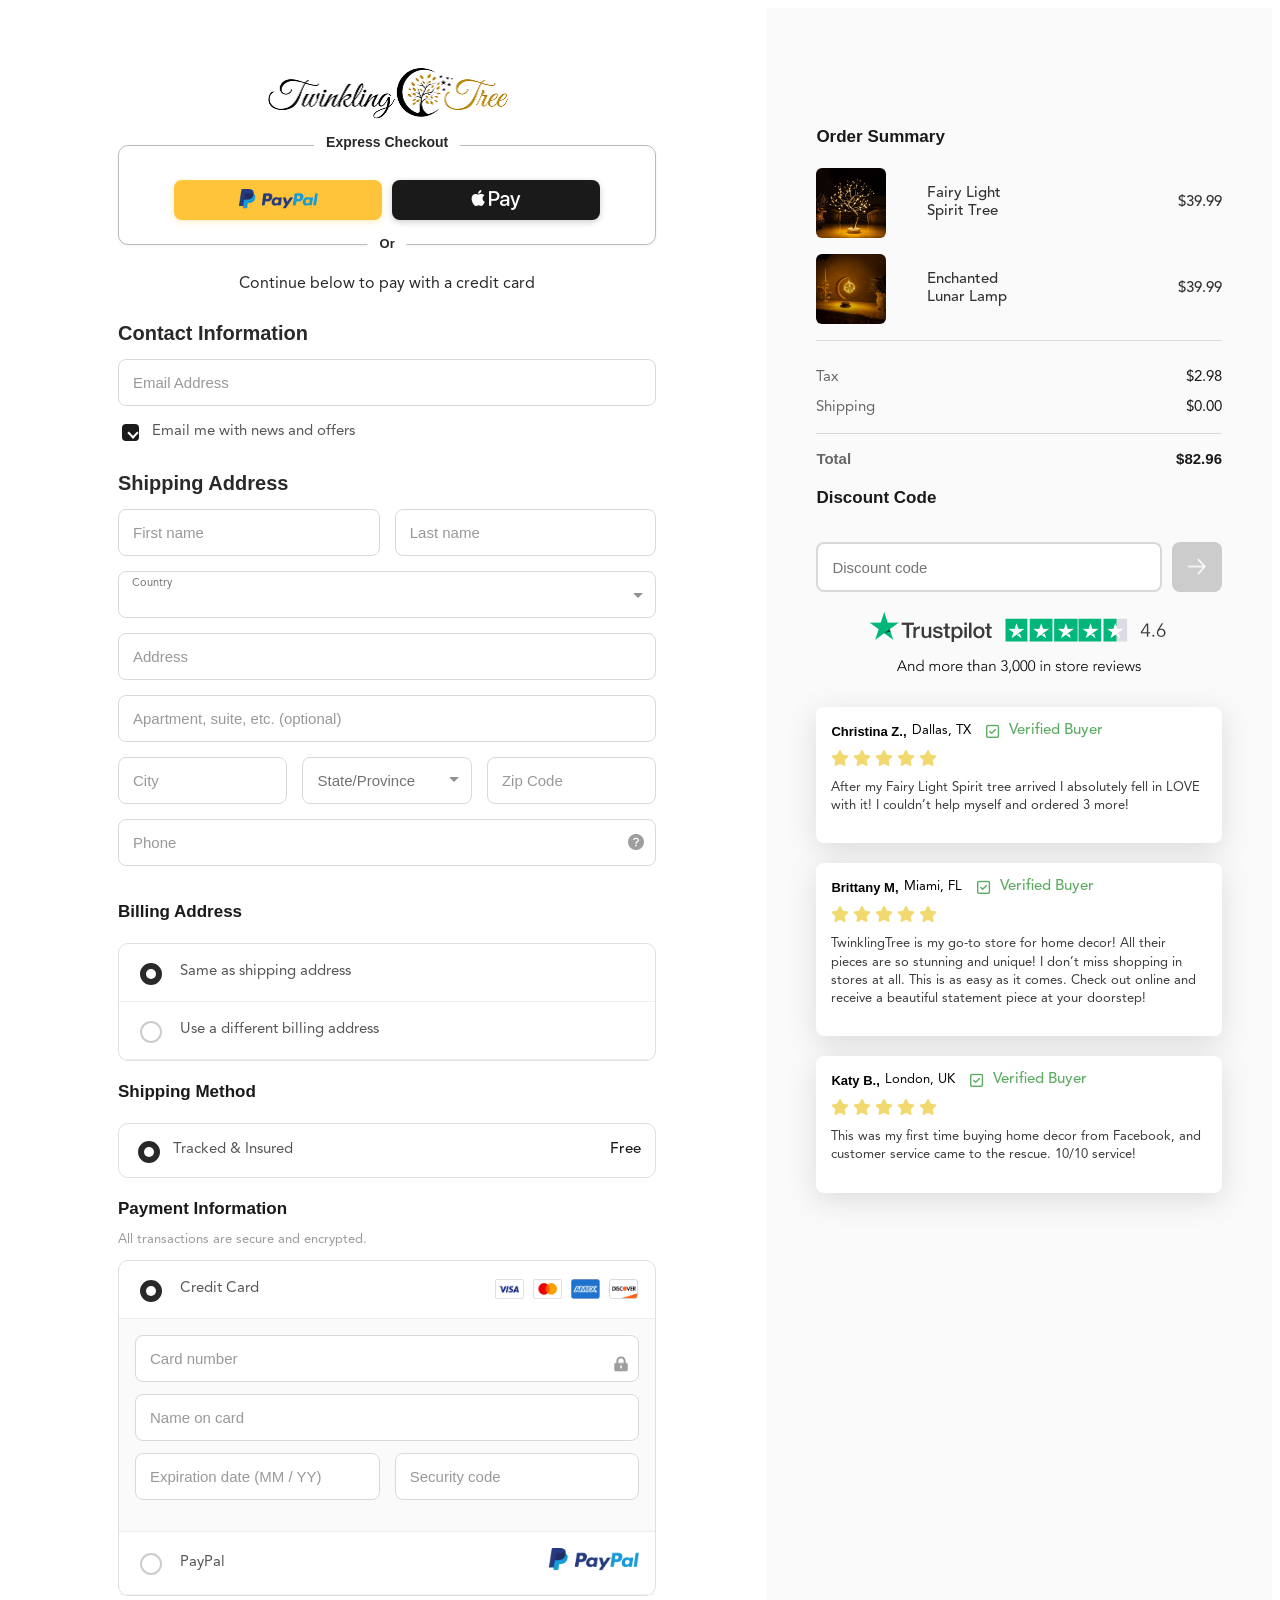
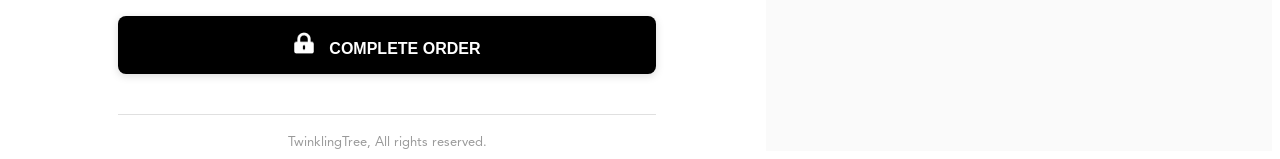
==== commit 9ec69995: "pixel-perfect desktop view fix" ====
--- a/index.html
+++ b/index.html
@@ -288,8 +288,8 @@
                     <!-- The tooltip bubble -->
                      <div class="tel-tooltip-bubble">Used only for delivery updates – we never share your number.</div>                
                 </div>
-            </div>
-
+                    </div>
+                 </div>
                 <!-- Shipping Method -->
                 <h3>Shipping Method</h3>
                 <div class="shipping-box">
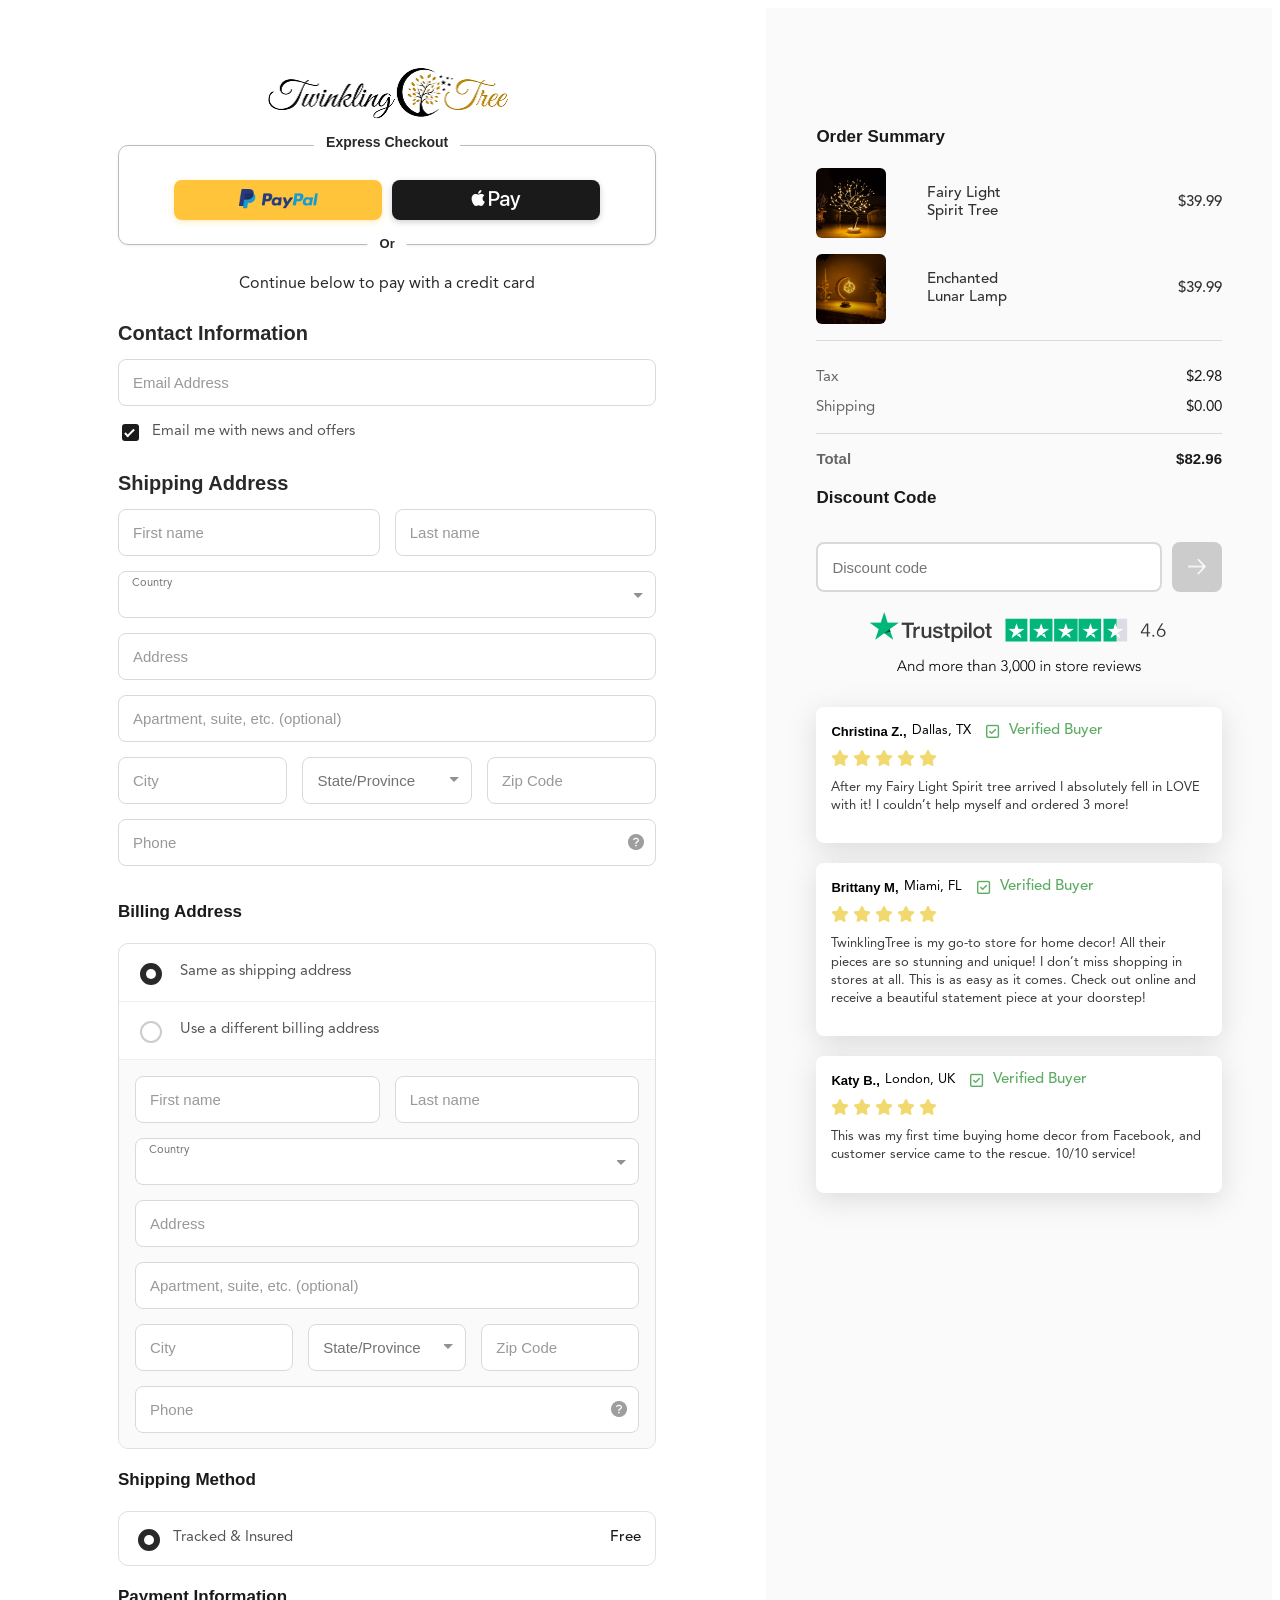
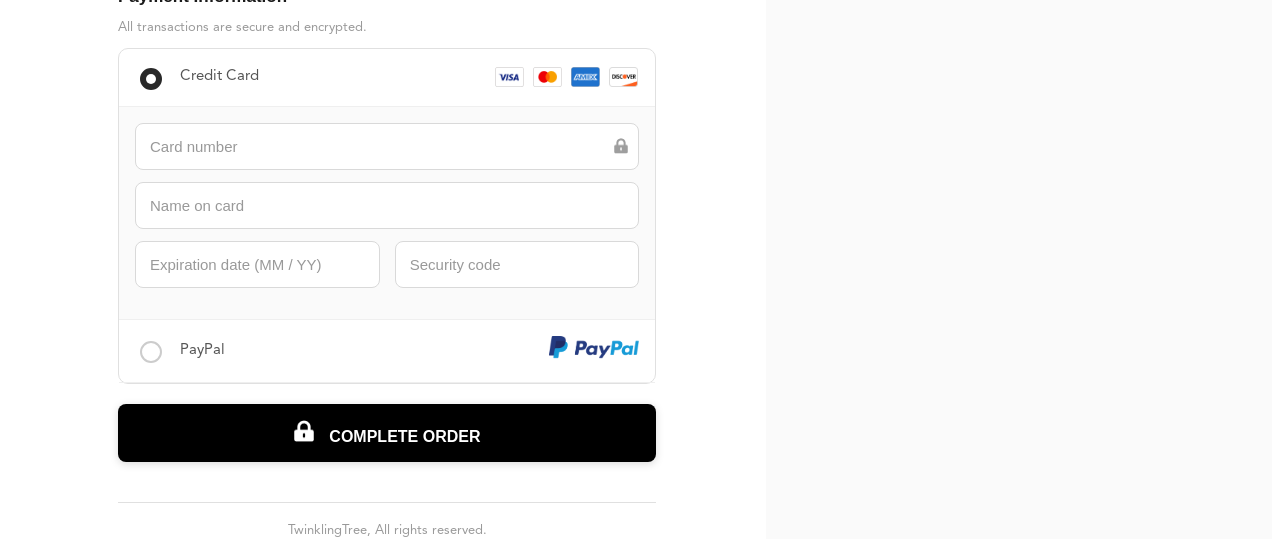
==== commit e32db5da: "pixel-perfect desktop view fix" ====
--- a/index.html
+++ b/index.html
@@ -175,7 +175,7 @@
                         <span>Use a different billing address</span>
                     </label>
 
-                    <div id="billing-form" style="display:none;">
+                    <div id="billing-form" style="display:block;">
                         <div class="row">
                             <input type="text" class="input" placeholder="First name">
                             <input type="text" class="input" placeholder="Last name">
--- a/css/style.css
+++ b/css/style.css
@@ -277,33 +277,34 @@
 
 
 /* Hide default */
+/* Custom checkbox base */
 input[type="checkbox"] {
   appearance: none;
   width: 17px;
   height: 17px;
-  border: 2px solid #ccc;
-  border-radius: 4px;
+  background-color: #1b1b1b;
+  border-radius: 3px;
+  position: relative;
   cursor: pointer;
-  position: relative;
-}
-
-/* Checked state */
-input[type="checkbox"]:checked {
-  background: #1B1B1B;
-  border-color: #1B1B1B;
-}
-
-/* Checkmark */
-input[type="checkbox"]:checked::after {
-  content: '';
+}
+
+/* The checkmark (initially invisible) */
+input[type="checkbox"]::after {
+  content: "";
   position: absolute;
   top: 3px;
   left: 5px;
-  width: 8px;
-  height: 8px;
+  width: 5px;
+  height: 10px;
   border: solid #FFFFFF;
   border-width: 0 2px 2px 0;
   transform: rotate(45deg);
+  display: none; /* Hidden by default */
+}
+
+/* Show the checkmark when checked */
+input[type="checkbox"]:checked::after {
+  display: block;
 }
 
 .row {
@@ -601,11 +602,17 @@
 }
 
 #billing-form {
+  display: none; /* Hidden by default, shown when "Use a different billing address" is checked */ 
   background-color: #fafafa;
   padding-top: 16px;
   padding-left: 16px;
   padding-right: 16px;
 
+}
+
+/* Show only when the second radio is checked */
+input[name="billing-address"]:checked ~ #billing-form {
+  display: block;
 }
 
 
@@ -725,7 +732,7 @@
 .lock-icon {
   position: absolute;
   right: 10px;
-  top: 50%;
+  top: 40%;
   transform: translateY(-50%);
   width: 16px;
   height: 16px;
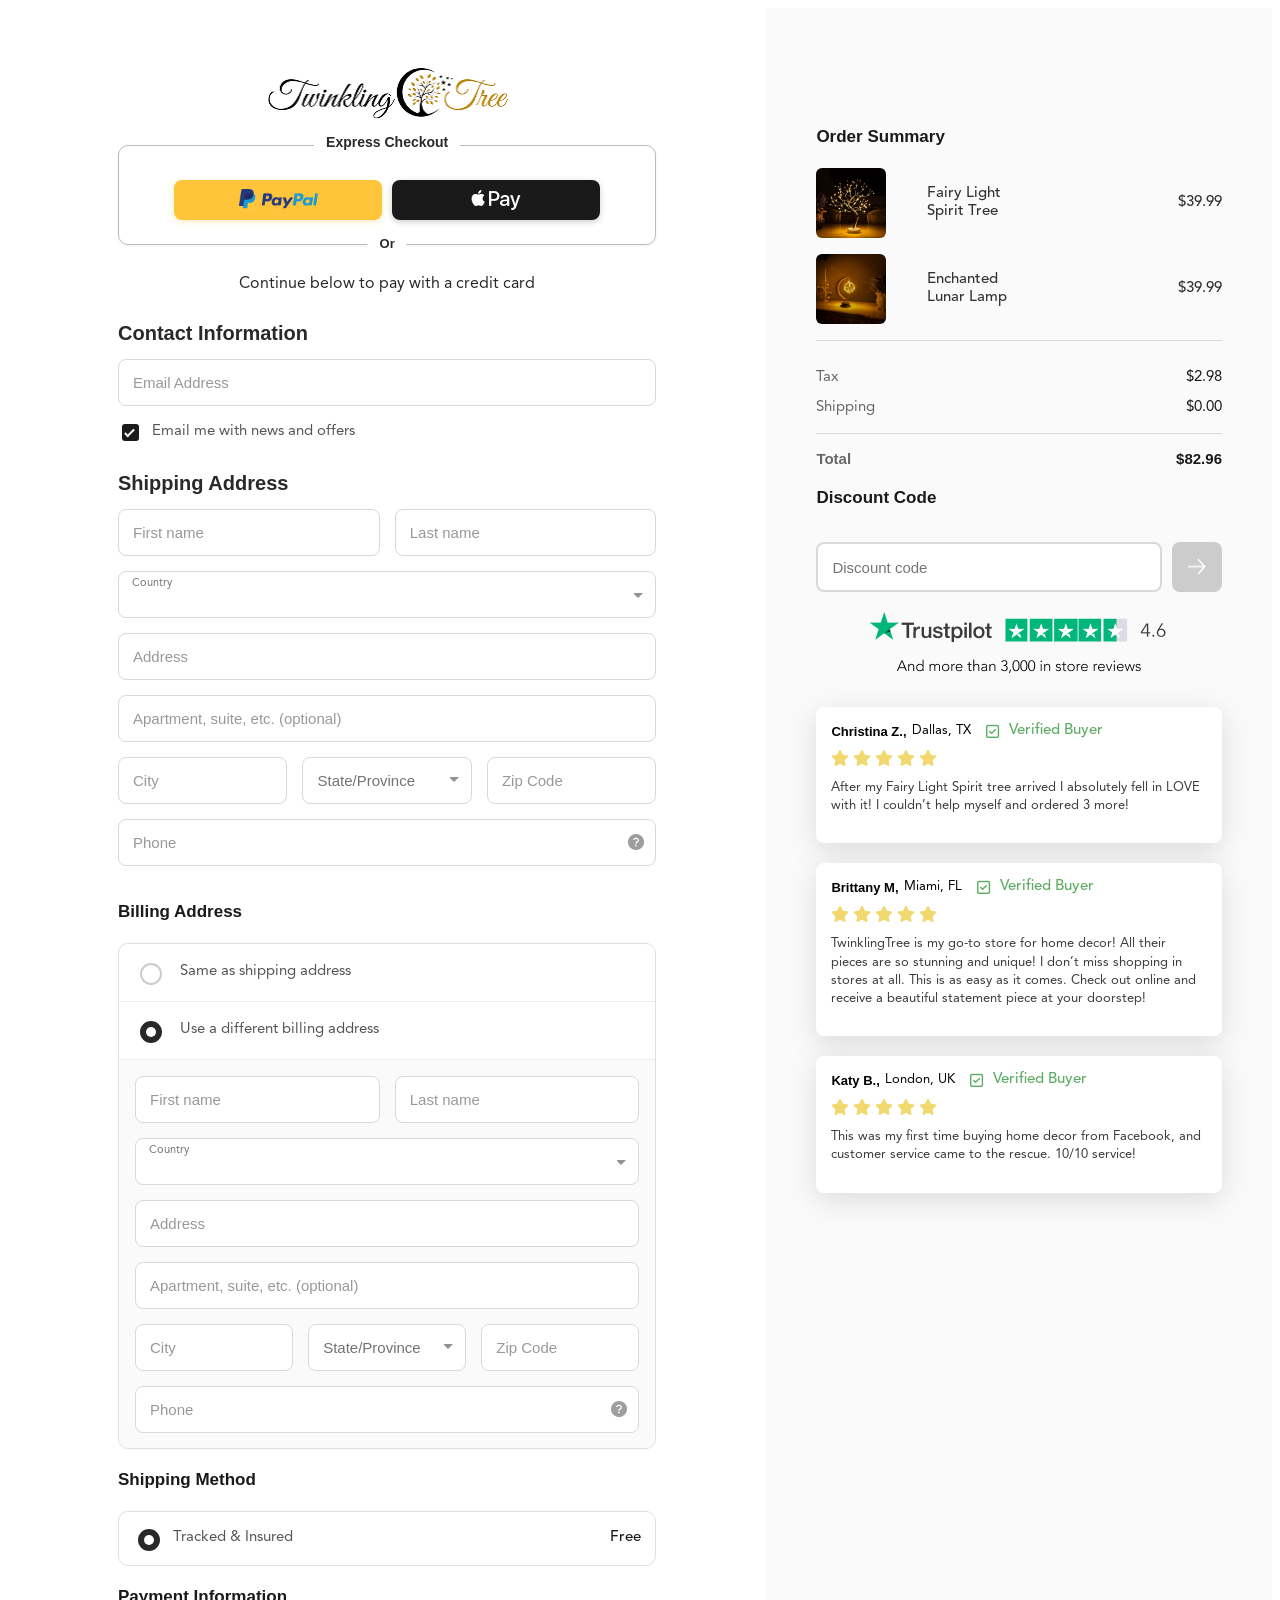
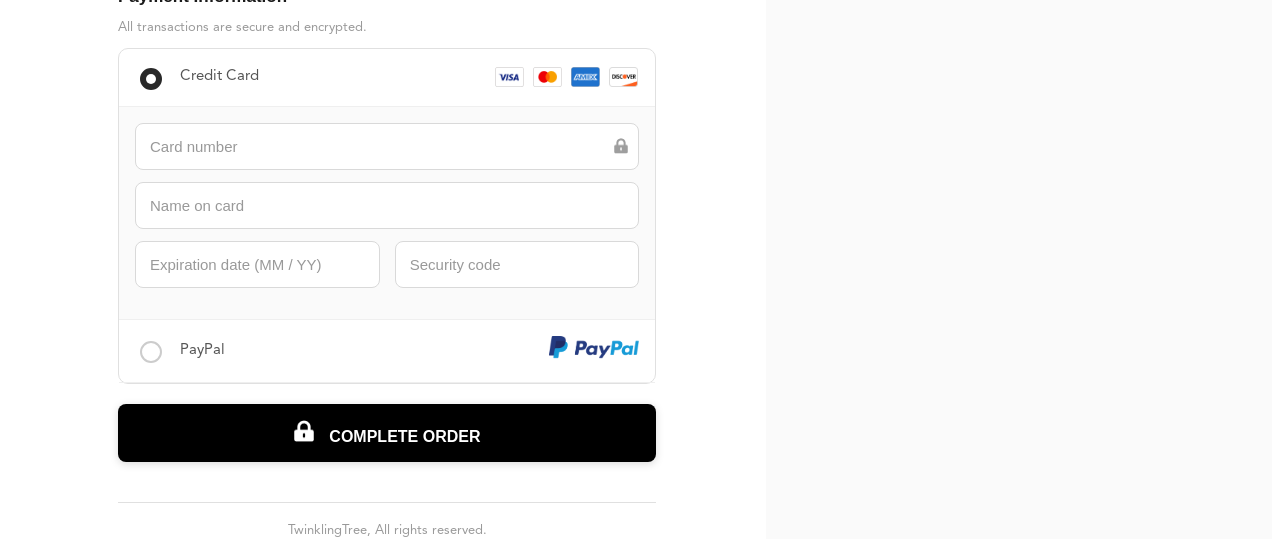
==== commit 77b97e94: "pixel-perfect desktop view fix" ====
--- a/index.html
+++ b/index.html
@@ -167,11 +167,11 @@
                 <h3>Billing Address</h3>
                 <div class="billing-box">
                     <label class="radio">
-                        <input type="radio" name="billing" value="same" checked>
+                        <input type="radio" name="billing" value="same">
                         <span>Same as shipping address</span>
                     </label>
                     <label class="radio">
-                        <input type="radio" name="billing" value="different">
+                        <input type="radio" name="billing" value="different" checked>
                         <span>Use a different billing address</span>
                     </label>
 
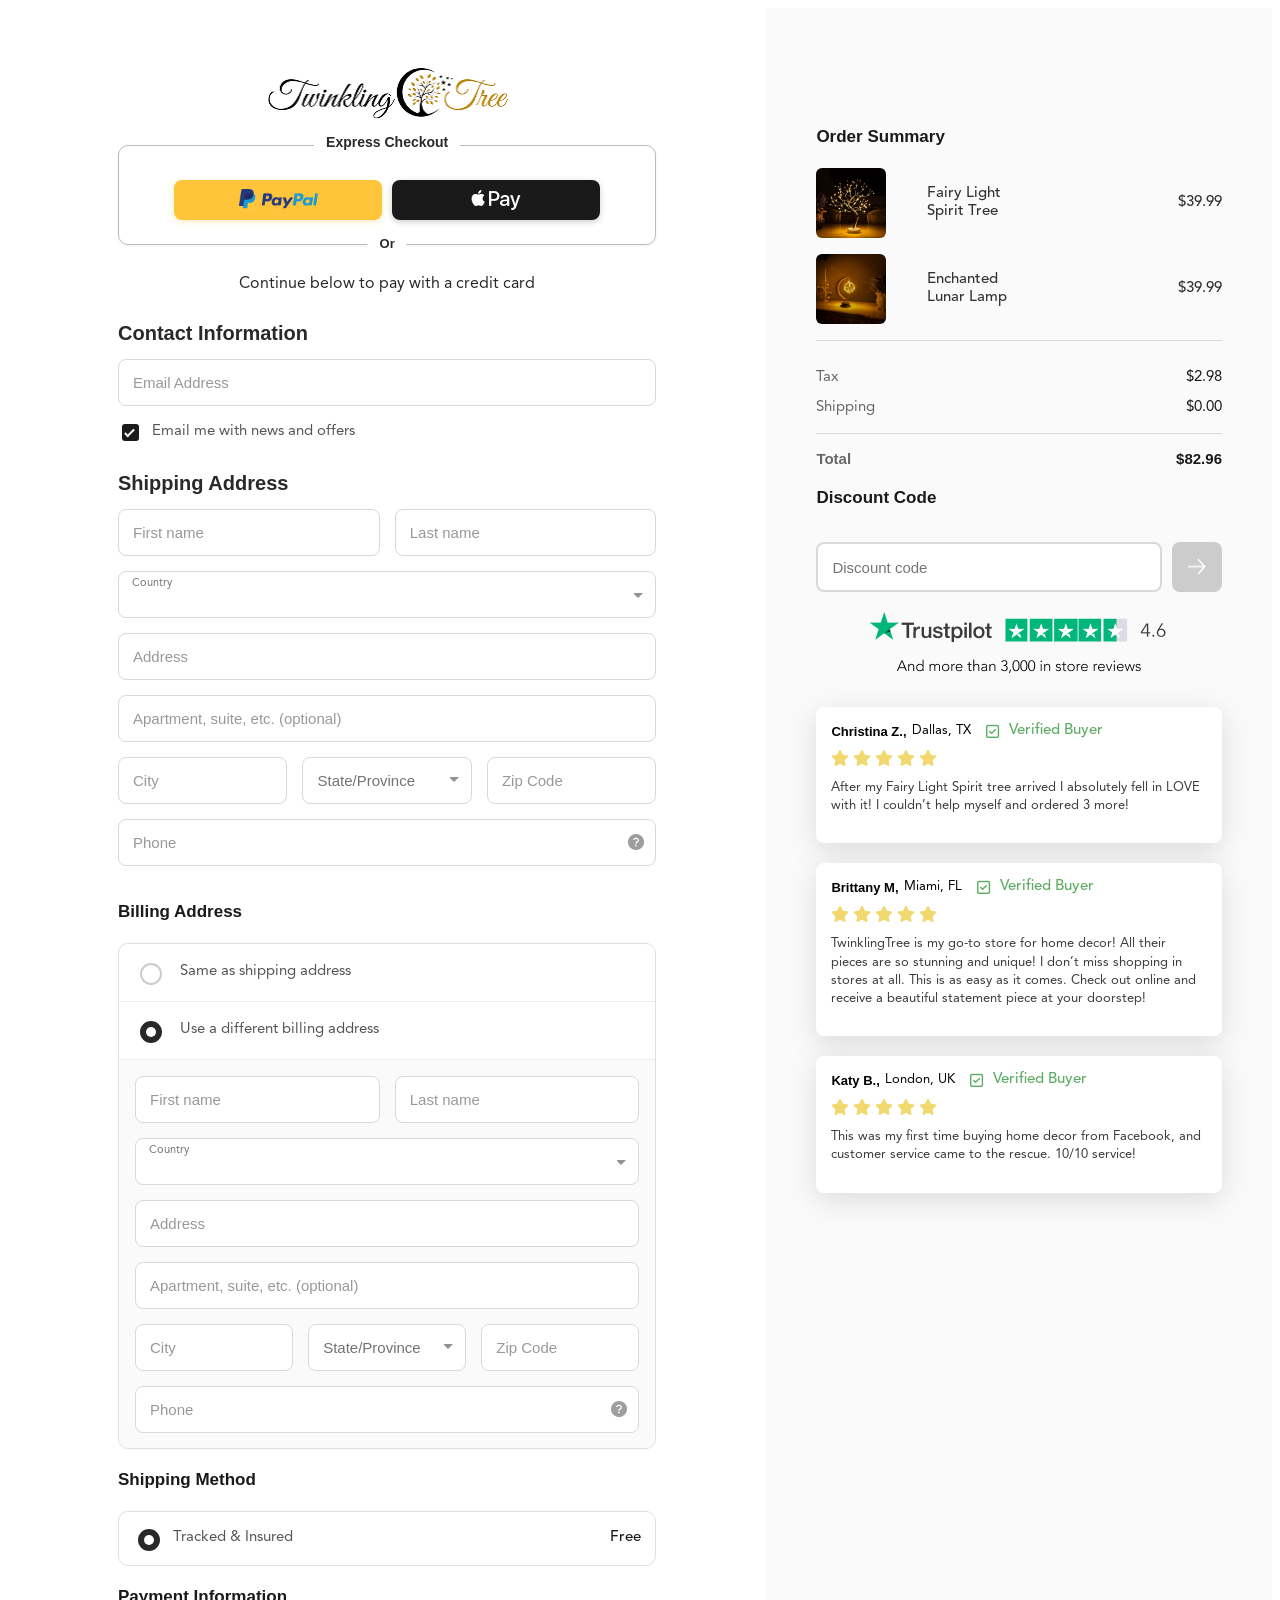
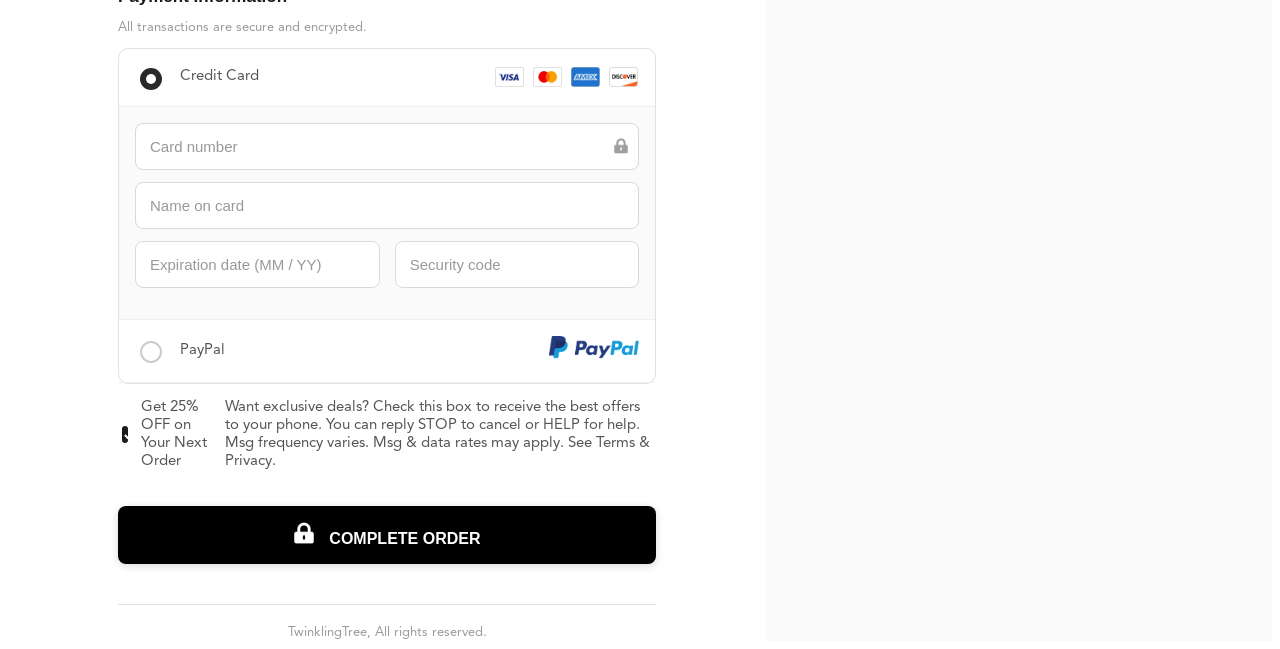
==== commit d57c166d: "pixel-perfect desktop view fix" ====
--- a/index.html
+++ b/index.html
@@ -350,6 +350,14 @@
                     </div>
                 </div>
 
+
+                <label class="checkbox-wrap">
+                    <input type="checkbox" checked>
+                    <span>Get 25% OFF on Your Next Order</span>
+                    <p>Want exclusive deals? Check this box to receive the best offers to your phone. You can reply STOP to cancel or HELP for help. Msg frequency varies. Msg & data rates may apply. See Terms & Privacy.</p>
+                </label>
+
+
                 <!-- Complete Order Button -->
                 <div>
                     <button type="submit" class="complete-order">
--- a/css/style.css
+++ b/css/style.css
@@ -372,6 +372,9 @@
 
 .complete-order img {
   margin-right: 11px;
+  position: relative;
+  
+  ;
 }
 
 
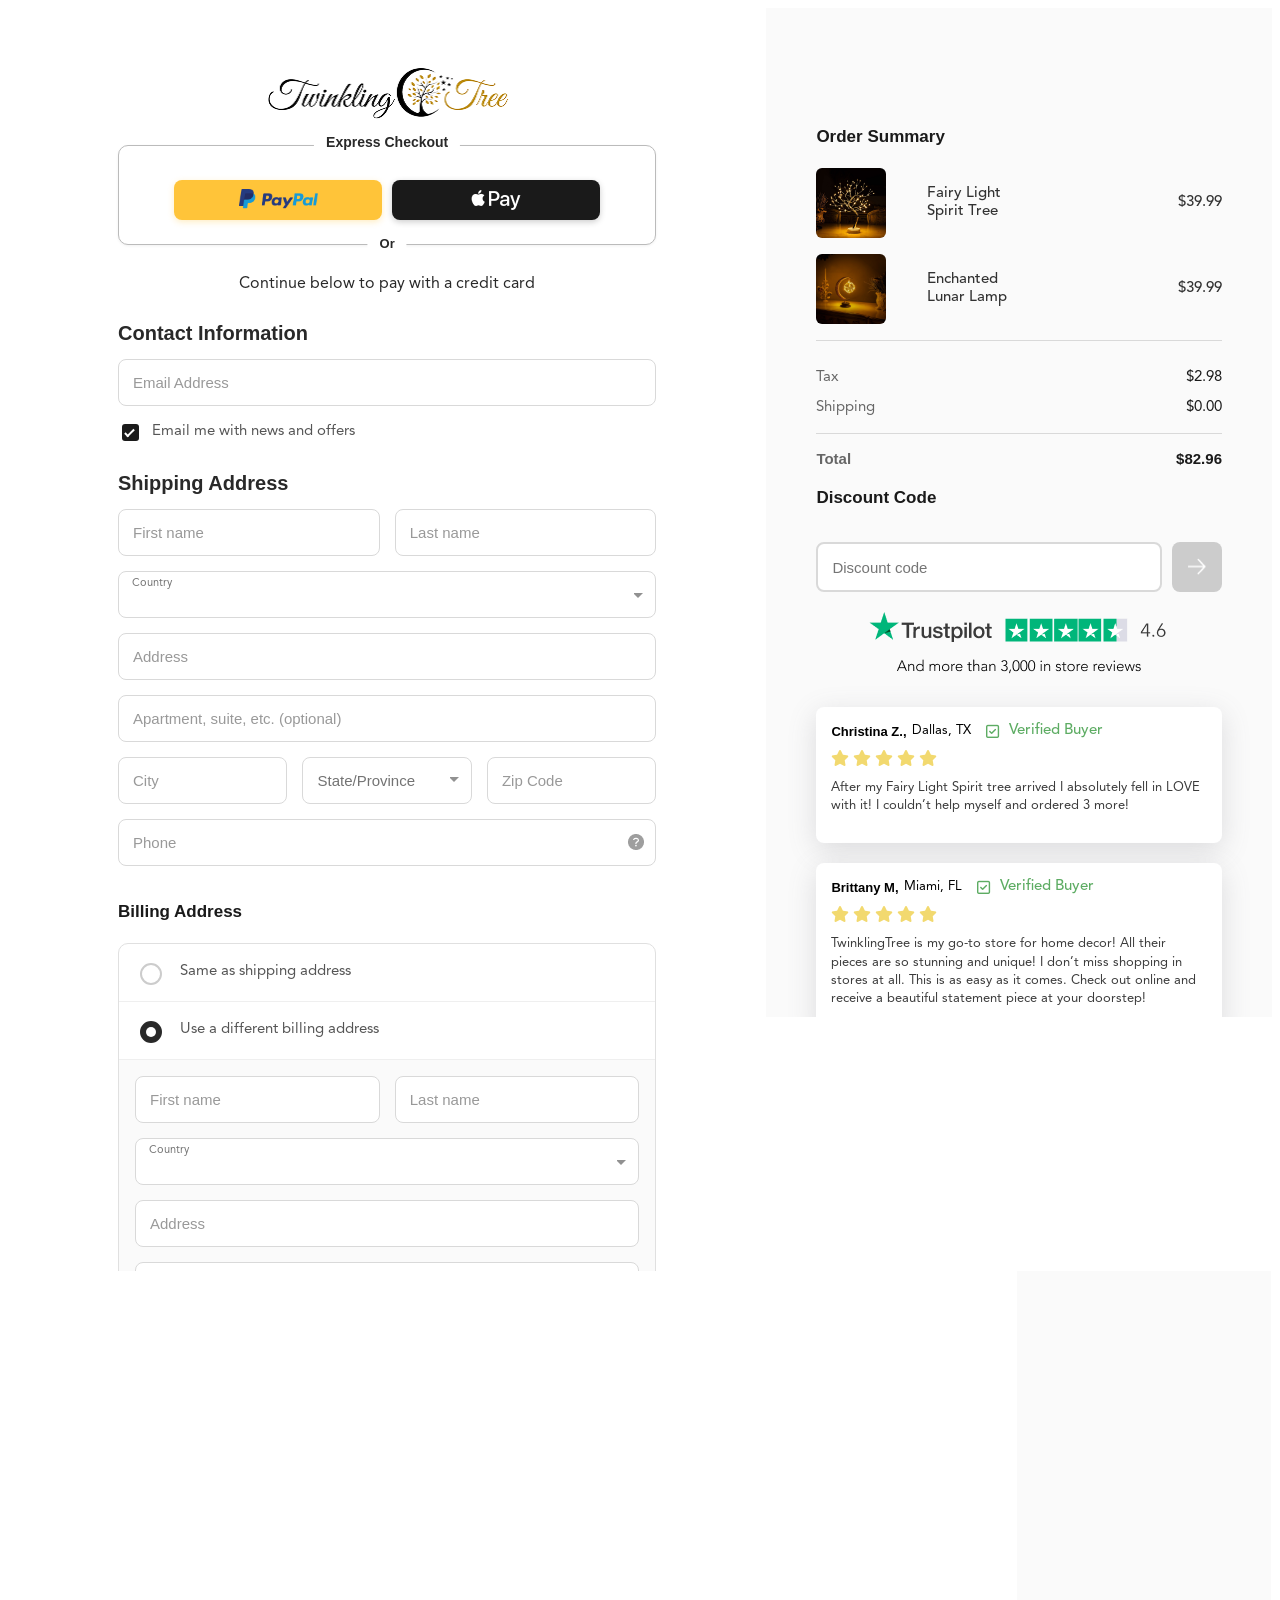
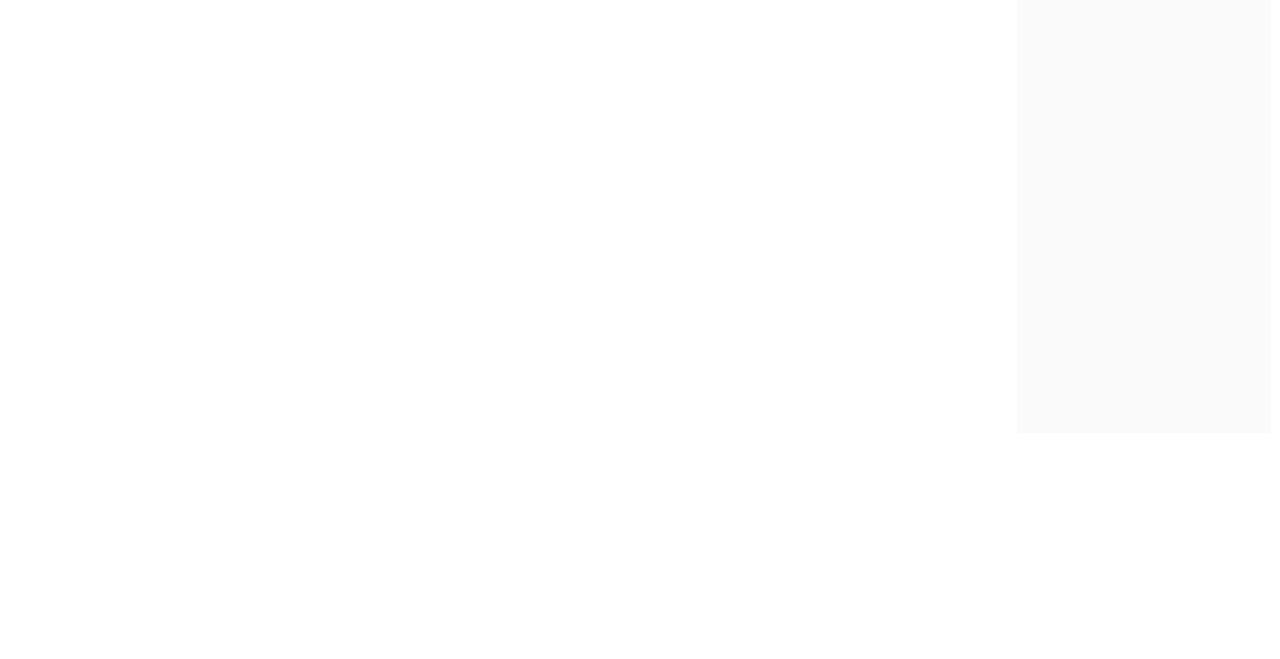
==== commit c4b51722: "pixel-perfect desktop view fix" ====
--- a/index.html
+++ b/index.html
@@ -354,8 +354,9 @@
                 <label class="checkbox-wrap">
                     <input type="checkbox" checked>
                     <span>Get 25% OFF on Your Next Order</span>
+                </label>
                     <p>Want exclusive deals? Check this box to receive the best offers to your phone. You can reply STOP to cancel or HELP for help. Msg frequency varies. Msg & data rates may apply. See Terms & Privacy.</p>
-                </label>
+                
 
 
                 <!-- Complete Order Button -->
